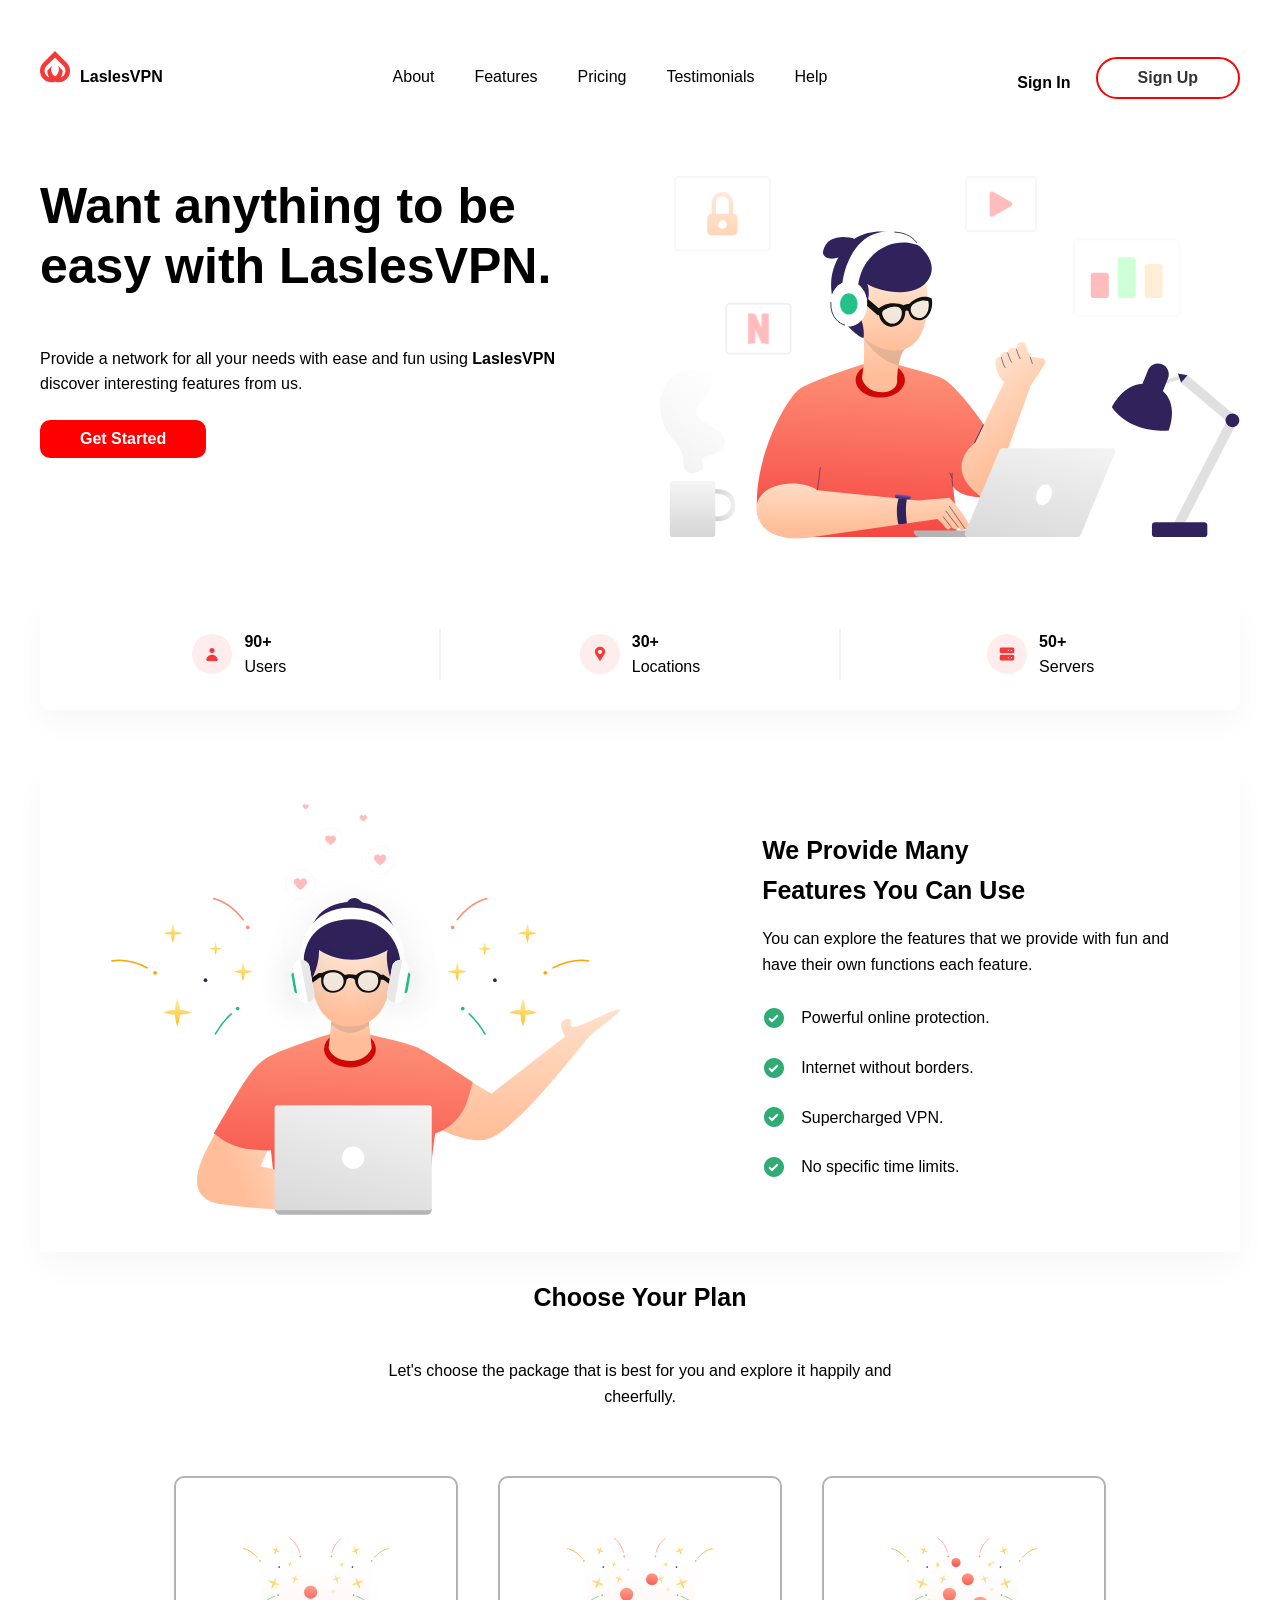
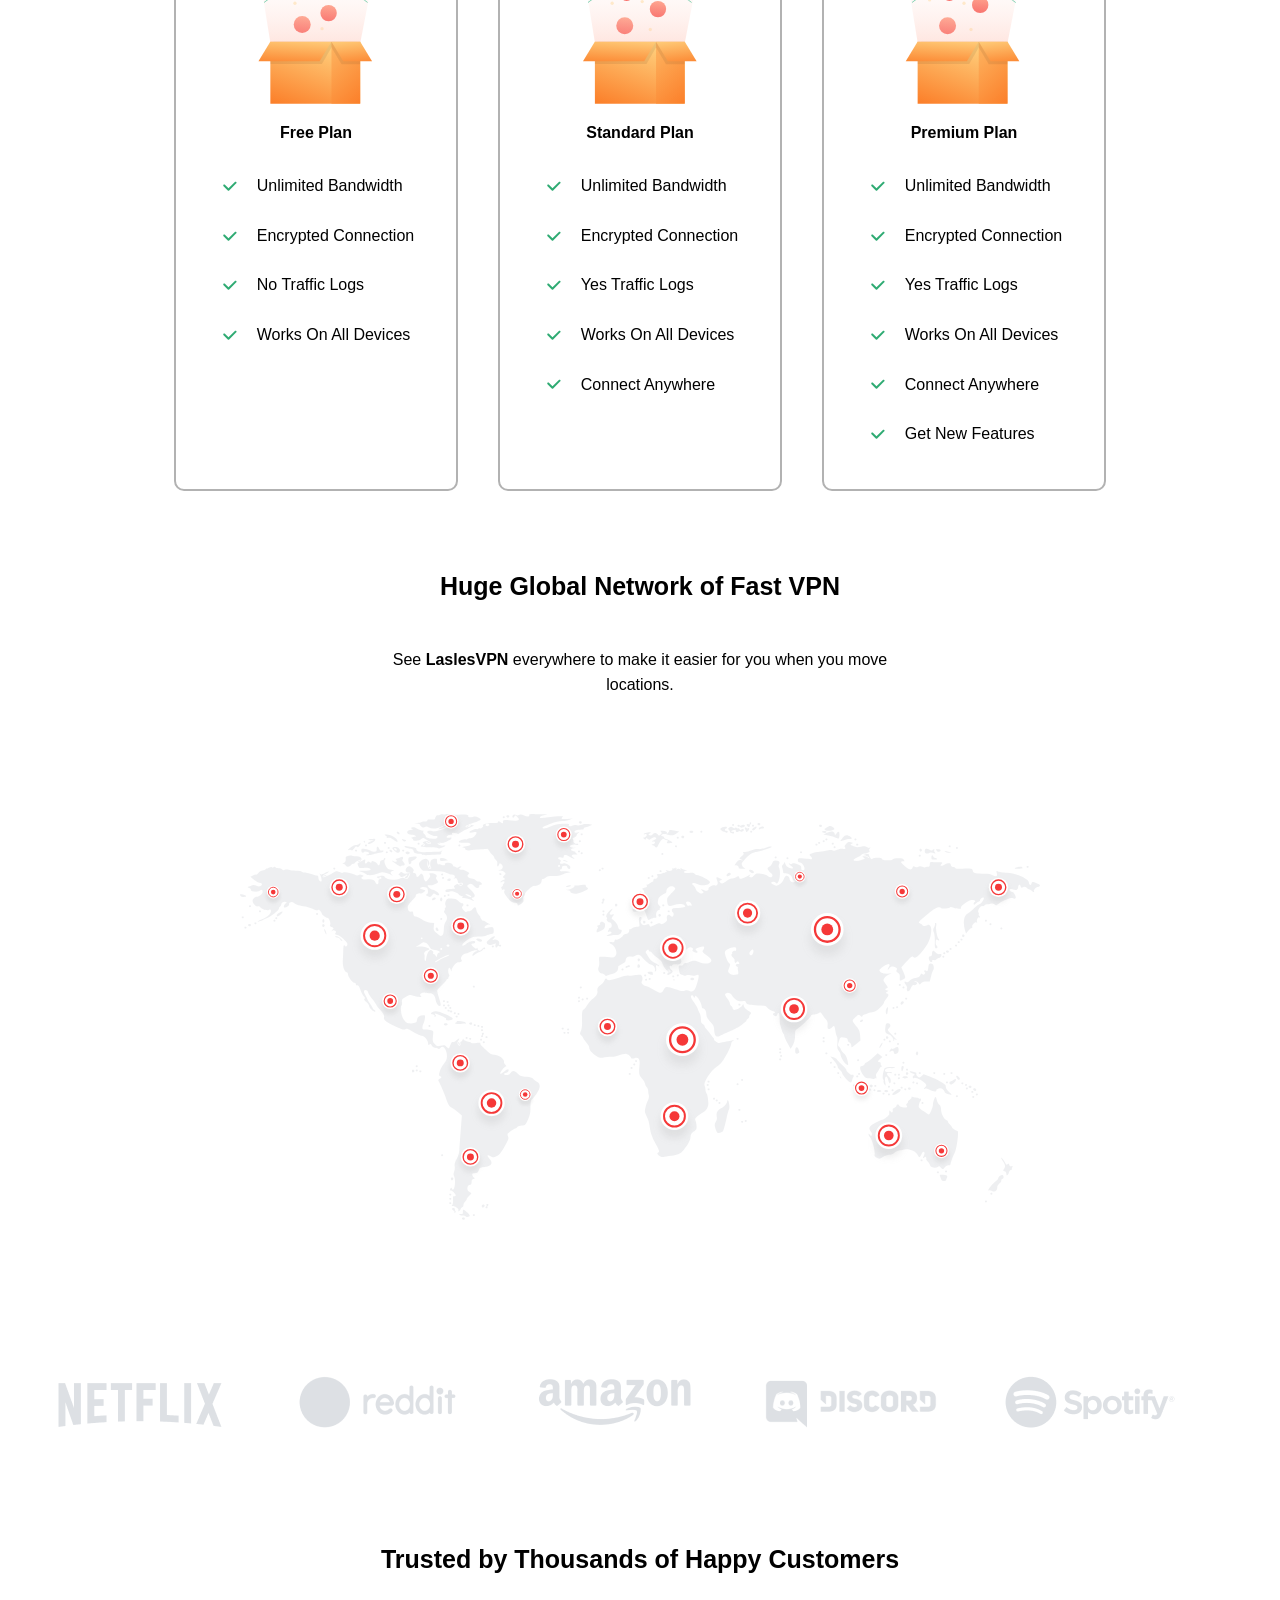
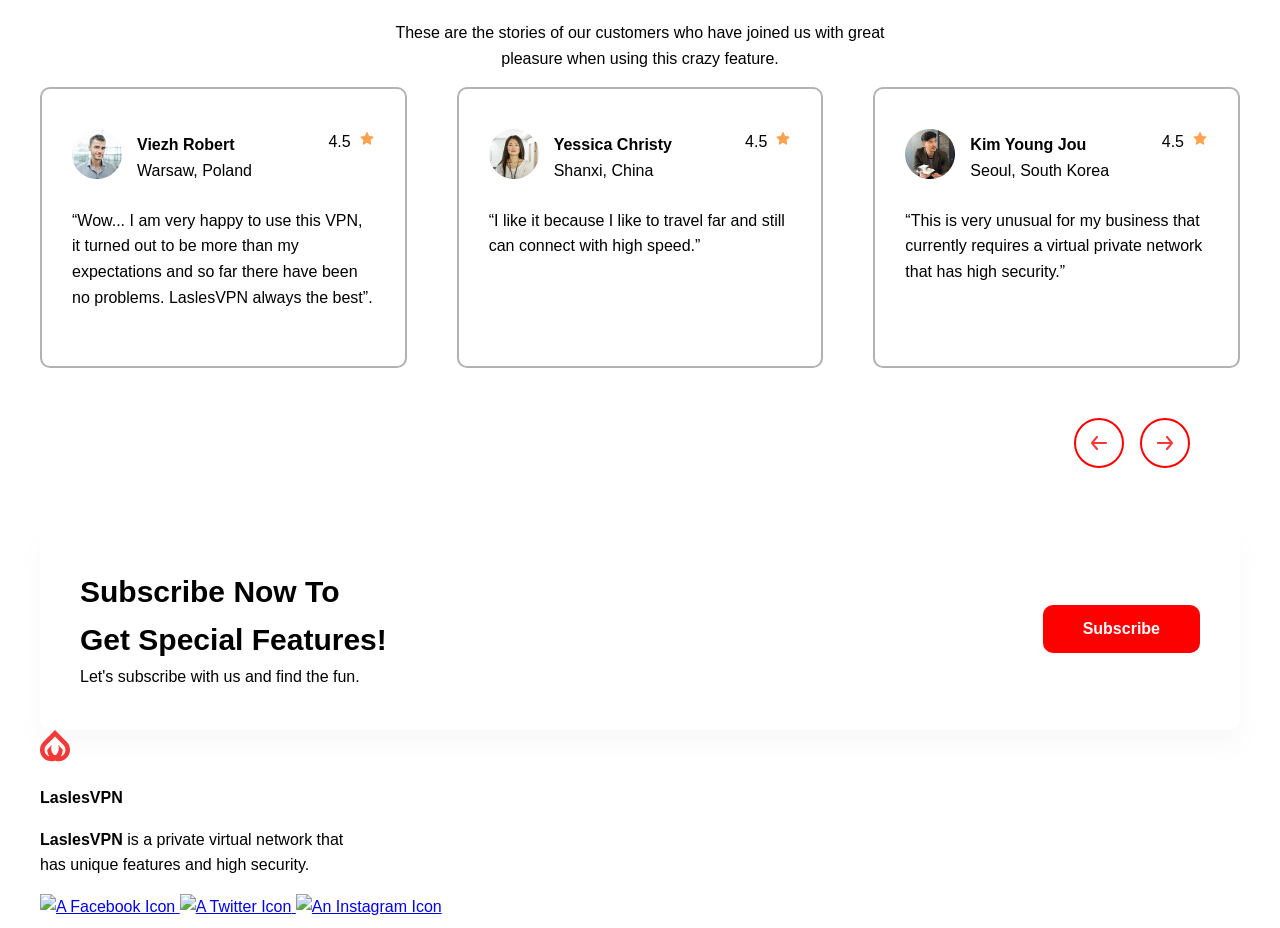
==== index.html @ cc601538 "fixed link styling issue with social media icons" ====
<!DOCTYPE html>
<html lang="en">
<head>
    <meta charset="UTF-8">
    <meta name="viewport" content="width=device-width, initial-scale=1.0">
    <link rel="stylesheet" href="./css/styles.css" />
    <title>Lasles VPN</title>
</head>
<body>
    <div class="everything">
        <header>
            <div class="topbar">
                <div class="toplogo">
                    <img src="./images/logo.svg" alt="The Lasles VPN Logo" width="30">
                    <p><strong>LaslesVPN</strong></p>
                </div>
                <div class="nav">
                    <nav>
                        <ul>
                            <li><a href="#">About</a></li>
                            <li><a href="#">Features</a></li>
                            <li><a href="#">Pricing</a></li>
                            <li><a href="#">Testimonials</a></li>
                            <li><a href="#">Help</a></li>
                        </ul>
                    </nav>
                </div>
                <div class="signinup">
                    <div class="signin">
                        <a href="#"><strong>Sign In</strong></a>
                    </div>
                    <div class="signup">
                        <button class="signbutton">Sign Up</button>
                    </div>
                </div>
            </div>
        </header>

        <div class="banner">
            <div class="bancontent">
                <div class="bigbantext">
                    <p>Want anything to be <br> easy with LaslesVPN.</p>
                </div>
                <div class="lilbantext">
                    Provide a network for all your needs with ease and fun using <strong>LaslesVPN</strong><br>discover interesting features from us.
                </div>
                <div class="banbutton">
                    <button class="getstarted">Get Started</button>
                </div>
            </div>

            <div class="banimage">
                <img src="./images/worker.svg" alt="Someone working at a laptop with headphones on, using the VPN" width="600">
            </div>
            
        </div>

                <div class="stats">
                        <div class="userstats">
                        <img src="./images/Icon_user.svg" alt="User Icon" class="icon-user">
                            <div class="usertext">
                                <span class="line-one"><strong>90+</strong></span>
                                <span class="line-two">Users</span>
                            </div>
                        </div>
                        
                        <div class="locstats">
                        <img src="./images/Icon_location.svg" alt="Location Icon" class="icon-loc">
                            <div class="loctext">
                                <span class="line-one"><strong>30+</strong></span>
                                <span class="line-two">Locations</span>
                            </div>
                        </div>

                        <div class="servstats">
                        <img src="./images/Icon_Server.svg" alt="Server Icon" class="icon-serv">
                            <div class="servtext">
                                <span class="line-one"><strong>50+</strong></span>
                                <span class="line-two">Servers</span>
                            </div>
                    </div>
                </div>
                <div class="features">
                    <div class="featimg">
                        <img src="./images/worker-confetti.svg" alt="Someone working at a laptop 
                        and gesturing with one hand while fireworks go off behind them">
                    </div>
                    <div class="feattext">
                        <div class="feathead">
                            We Provide Many<br>Features You Can Use
                        </div>
                        <div class="featdesc">
                            <p>
                                You can explore the features 
                                that we provide with fun and <br>have their own functions each feature.
                            </p>
                        </div>
                        <div class="featlist">
                            <ul>
                                <li>Powerful online protection.</li>
                                <li>Internet without borders.</li>
                                <li>Supercharged VPN.</li>
                                <li>No specific time limits.</li>
                            </ul>
                        </div>
                    </div>

                </div>
                
                <div class="plans">
                    <div class="choose">
                        <p>Choose Your Plan</p>
                    </div>
                    <div class="choosepack">
                        <p>
                            Let's choose the package that is best for you and 
                            explore it happily and <br>cheerfully.
                        </p>
                    </div>
                    <div class="planboxes">
                        <div class="freeplan">
                            <img src="./images/Illustration_Free.svg" alt="A box with confetti and 3 balls coming out of it">
                            <div class="fphead">
                                <p>
                                    Free Plan
                                </p>
                            </div>
                            <div class="freefeats">
                                <ul>
                                    <li>Unlimited Bandwidth</li>
                                    <li>Encrypted Connection</li>
                                    <li>No Traffic Logs</li>
                                    <li>Works On All Devices</li>
                                </ul>
                            </div>
                        </div>
                        <div class="stanplan">
                            <img src="./images/Illustration_Standard.svg" alt="A box with confetti and 4 balls coming out of it">
                            <div class="sphead">
                                <p>
                                    Standard Plan
                                </p>
                            </div>
                            <div class="stanfeats">
                                <ul>
                                    <li>Unlimited Bandwidth</li>
                                    <li>Encrypted Connection</li>
                                    <li>Yes Traffic Logs</li>
                                    <li>Works On All Devices</li>
                                    <li>Connect Anywhere</li>
                                </ul>
                            </div>
                        </div>
                        <div class="premplan">
                            <img src="./images/Illustration_Premium.svg" alt="A box with confetti and 5 balls coming out of it">
                            <div class="pphead">
                                <p>
                                    Premium Plan
                                </p>
                            </div>
                            <div class="premfeats">
                                <ul>
                                    <li>Unlimited Bandwidth</li>
                                    <li>Encrypted Connection</li>
                                    <li>Yes Traffic Logs</li>
                                    <li>Works On All Devices</li>
                                    <li>Connect Anywhere</li>
                                    <li>Get New Features</li>
                                </ul>
                            </div>
                        </div>
                    </div>
                </div>
                <div class="network">
                    <div class="globnet">
                        <p>Huge Global Network of Fast VPN</p>
                    </div>
                    <div class="seelasles">
                        <p>
                            See <strong>LaslesVPN</strong> everywhere
                             to make it easier for you when you move<br>locations.
                        </p>
                    </div>
                    <div class="networkimg">
                        <img src="./images/Huge_Global.svg" alt="A map of the world showing different server locations.">
                    </div>
                    <div class="sponsors">
                        <img src="./images/Sponsored.png">
                    </div>
                </div>
                <div class="reviews">
                    <div class="trust">
                        <p>Trusted by Thousands of Happy Customers</p>
                    </div>
                    <div class="stories">
                        <p>
                            These are the stories of our customers who have joined us with great <br>pleasure when using this crazy feature.
                        </p>
                    </div>
                    <div class="revboxes">
                        <div class="viezhrev">
                            <div class="viezhproname">
                                <div class="viezhprof">
                                <img src="./images/viezh.png" alt="A user profile image">
                                </div>
                                <div class="viezhname">
                                    <p>
                                        <strong>Viezh Robert</strong><br>
                                        Warsaw, Poland
                                    </p>
                                </div>
                            </div>
                            <div class="viezhstar">
                                <p>4.5</p>
                                <div class="star">
                                    <img src="./images/star.svg" alt="a star">
                                </div>
                            </div>
                            <div class="viezhtext">
                                    <p>
                                    “Wow... I am very happy to use this VPN, it turned 
                                    out to be more than my expectations and so far there have been no problems. LaslesVPN always the best”.
                                    </p>
                            </div>
                        </div>
                        <div class="yessrev">
                            <div class="yessproname">
                                <div class="yessprof">
                                <img src="./images/yessica.png" alt="A user profile image">
                                </div>
                                <div class="yessname">
                                    <p>
                                        <strong>Yessica Christy</strong><br>
                                        Shanxi, China
                                    </p>
                                </div>
                            </div>
                            <div class="yessstar">
                                <p>4.5</p>
                                <div class="star">
                                    <img src="./images/star.svg" alt="a star">
                                </div>
                            </div>
                            <div class="yesstext">
                                    <p>
                                    “I like it because I like to travel far and still can connect with high speed.”
                                    </p>
                            </div>
                        </div>
                        <div class="kimrev">
                            <div class="kimproname">
                                <div class="kimprof">
                                <img src="./images/kim.png" alt="A user profile image">
                                </div>
                                <div class="kimname">
                                    <p>
                                        <strong>Kim Young Jou</strong><br>
                                        Seoul, South Korea
                                    </p>
                                </div>
                            </div>
                            <div class="kimstar">
                                <p>4.5</p>
                                <div class="star">
                                    <img src="./images/star.svg" alt="a star">
                                </div>
                            </div>
                            <div class="kimtext">
                                    <p>
                                    “This is very unusual for my business that currently requires a virtual private network that has high security.”
                                    </p>
                            </div>
                        </div>
                    </div>
                    <div class="button-container">
                        <button class="circle-btn">
                        <img src="./images/left-arrow.svg">
                    </button>

    <!-- Right Arrow Button -->
    <button class="circle-btn">
      <img src="./images/rightarrow.svg">
    </button>
  </div>

                </div>
                <div class="subscribe">
                    <div class="submessage">
                        <div class="subbold">
                        <p>Subscribe Now To <br>Get Special Features!</p>
                        </div>
                        <div class="subtext">
                            <p>Let's subscribe with us and find the fun.</p>
                        </div>
                    </div>
                    <div class="subbutton">
                        <button class="subbutt">Subscribe</button>
                    </div>
                </div>
                <footer>
                    <div class="footbox">
                        <div class="footcontent">
                            <div class="footinfo">
                                <div class="btmlogo">
                                    <img src="./images/logo.svg" alt="The Lasles VPN Logo" width="30">
                                    <p><strong>LaslesVPN</strong></p>
                                </div>
                                <div class="footdesc">
                                    <p><strong>LaslesVPN</strong> is a private virtual network that <br>has unique features and high security.</p>
                                </div>
                                <div class="socmed">
                                    <a href="https://facebook.com">
                                        <img src="./images/Facebook.svg" alt="A Facebook Icon">
                                    </a>
                                    <a href="https://twitter.com">
                                        <img src="./images/Twitter.svg" alt="A Twitter Icon">
                                    </a>
                                    <a href="https://instagram.com">
                                        <img src="./images/Instagram.svg" alt="An Instagram Icon">
                                    </a>
                                </div>
                            </div>
                        </div>
                    </div>
                </footer>
            </div>



    </div>
</body>
</html>
---- css/styles.css ----
body {
    font-family: 'Rubik', sans-serif;
    line-height: 1.6;
}

.everything {
    width: 1200px;
    margin: 0 auto;
}



/******************************************************************************
Top Bar Styling
*******************************************************************************/

.toplogo {
    display:flex
}

.toplogo p {
    padding-left:10px;
    padding-top:20px;
}

.nav nav ul{
    list-style-type: none;
    display: flex;
    justify-content: center;
}

.nav nav ul li {
    padding: 20px;
}

.nav a {
    color: black;
    text-decoration: none;
}

.topbar {
    display: flex;
    align-items: center; 
    justify-content: space-between;
}

.nav {
    flex: 1; 
    margin-top: 20px;
}

.signinup a {
    color: black;
    text-decoration: none;
}

.signinup {
    display:flex;
    margin-left: auto;
}

.signin {
        padding-top:36px;
        padding-right: 25px;
}

.signbutton {
  background-color: #ffffff;
  color: #333333;
  border-radius: 100px;
  border: 2px solid #ff0000;
  padding: 10px 40px;
  font-size: 16px;
  font-weight: 600;
  font-family: sans-serif;
  cursor: pointer;
  outline: none;
  transition: all 0.3s ease;
}

.signbutton {
    margin-top:23px;
}

.signbutton:hover {
  background-color: #ff0000;
  color: #ffffff;
}




/*********************************************************************
BANNER STYLES
********************************************************************/

.banner {
  display: flex;
  align-items: flex-start;
  justify-content: space-between;
  margin-top: 50px;
}

.bancontent {
  flex: 1;
  padding-right: 40px;
}

.banimage {
  flex: 1;
  display: flex;
  justify-content: flex-end;
}

.banimage img {
  max-width: 100%;
  height: auto;
}


.bigbantext p {
  margin-top: 0;
  font-size: 50px;
  font-weight: bold;
  line-height: 1.2;
}

.getstarted {
  background-color: #ff0000;
  color: white;
  border-radius: 10px;
  border: none;
  padding: 10px 40px;
  font-size: 16px;
  font-weight: 600;
  font-family: sans-serif;
  cursor: pointer;
  outline: none;
  transition: all 0.3s ease;
  margin-top: 23px;
}

.getstarted:hover {
  background-color: #000000;
  color: #ffffff;
}

.userstats {
  display: flex;
  align-items: center;
  gap: 12px;
}

.icon-user {
  width: 40px;
  height: 40px;
}
.usertext {
  display: flex;
  flex-direction: column; 
  justify-content: center;
}


.locstats {
  display: flex;
  align-items: center;
  gap: 12px;
}

.icon-loc {
  width: 40px;
  height: 40px;
}
.loctext {
  display: flex;
  flex-direction: column; 
  justify-content: center;
}

.servstats {
  display: flex;
  align-items: center;
  gap: 12px;
}

.icon-serv {
  width: 40px;
  height: 40px;
}
.servtext {
  display: flex;
  flex-direction: column; 
  justify-content: center;
}




.stats {
  background-color: #ffffff;
  display: flex;
  justify-content: space-around;
  align-items: center;
  padding: 30px 0;
  margin-top: 60px;
  border-radius: 10px;
  box-shadow: 0px 15px 30px rgba(0, 0, 0, 0.03);
}

.userstats, .locstats, .servstats {
  display: flex;
  align-items: center;
  gap: 12px;
  flex: 1;
  justify-content: center;
}

.userstats, .locstats {
  border-right: 2px solid #eeeeeec7; 
}



/*************************************************************************
FEATURES STYLES
*************************************************************************/

.features {
  background-color: #ffffff;
  display: flex;
  justify-content: space-around;
  align-items: center;
  padding: 30px 0;
  margin-top: 60px;
  box-shadow: 0px 15px 30px rgba(0, 0, 0, 0.03);
}

.feathead {
    font-weight: bold;
    font-size:25px;
}

.featlist ul {
  list-style: none;
  padding: 0;
  margin: 0;
}

.featlist ul li {
  display: flex;
  align-items: center;
  gap: 15px;
  padding: 12px 0;
}

.featlist ul li::before {
  content: "";
  display: inline-block;
  width: 24px;
  height: 24px;
  background-image: url('../images/check-circle.svg');
  background-size: contain;
  background-repeat: no-repeat;
  background-position: center;
  flex-shrink: 0;
}



/********************************************************************
PLANS STYLES
********************************************************************/

.plans {
    display:flex;
    flex-direction:column;
    text-align: center;
}

.choose {
    font-size: 25px;
    font-weight:bold;
}

.planboxes {
  display: flex;
  justify-content: center;
  margin: 50px;
}

.freeplan {
    padding: 60px 40px 30px 40px; 
    background-colour: white;
    border: 2px solid #b2b2b2;
    border-radius: 10px;;
    display:flex;
    flex-direction: column;
    align-items: center;
    width: 200px;
}

.fphead {
    font-weight: bold;
}

.freefeats ul {
  list-style: none;
  padding: 0;
  margin: 0;
}

.freefeats ul li {
  display: flex;
  align-items: center;
  gap: 15px;
  padding: 12px 0;
}

.freefeats ul li::before {
  content: "";
  display: inline-block;
  width: 24px;
  height: 24px;
  background-image: url('../images/greencheck.svg');
  flex-shrink: 0;
}

.stanplan {
    padding: 60px 40px 30px 40px; 
    background-colour: white;
    border: 2px solid #b2b2b2;
    border-radius: 10px;;
    display:flex;
    flex-direction: column;
    align-items: center;
    width: 200px;
    margin: 0px 40px 0px 40px;
}

.sphead {
    font-weight: bold;
}

.stanfeats ul {
  list-style: none;
  padding: 0;
  margin: 0;
}

.stanfeats ul li {
  display: flex;
  align-items: center;
  gap: 15px;
  padding: 12px 0;
}

.stanfeats ul li::before {
  content: "";
  display: inline-block;
  width: 24px;
  height: 24px;
  background-image: url('../images/greencheck.svg');
  flex-shrink: 0;
}

.premplan {
    padding: 60px 40px 30px 40px; 
    background-colour: white;
    border: 2px solid #b2b2b2;
    border-radius: 10px;;
    display:flex;
    flex-direction: column;
    align-items: center;
    width: 200px;
}

.pphead {
    font-weight: bold;
}

.premfeats ul {
  list-style: none;
  padding: 0;
  margin: 0;
}

.premfeats ul li {
  display: flex;
  align-items: center;
  gap: 15px;
  padding: 12px 0;
}

.premfeats ul li::before {
  content: "";
  display: inline-block;
  width: 24px;
  height: 24px;
  background-image: url('../images/greencheck.svg');
  flex-shrink: 0;
}



/********************************************************************
NETWORK STYLES
******************************************************************/



.network {
    display:flex;
    flex-direction:column;
    text-align: center;
}

.globnet {
    font-size: 25px;
    font-weight:bold;
}

.networkimg img {
  width: 800px;
  padding:100px 0px 70px 0px;
}

.sponsors {
  width: 850px;
}




/********************************************************************
REVIEW STYLES
*********************************************************************/


.reviews {
    display:flex;
    flex-direction:column;
    text-align: center;
}

.trust {
    font-size: 25px;
    font-weight:bold;
}

.revboxes {
  display: flex;
}

.viezhrev {
  padding: 40px 30px; 
  background-color: white; /* Fixed typo 'background-colour' */
  border: 2px solid #b2b2b2;
  border-radius: 10px;
  display: flex;
  flex-direction: column;
  align-items: flex-start;
  width: 350px;
  position:relative;
}

.viezhrev:hover {
  border-color:red;
}

.viezhproname {
  display: flex;
  justify-content: flex-start;
  align-items: center;
  gap: 15px;
  text-align: left;
}

.viezhname p {
  margin: 0;
}

.viezhstar {
  position: absolute;
  top: 40px;
  right: 30px;
  display: flex;
  align-items: center;
  gap: 8px;
}


.viezhstar p {
  margin: 0;
}

.viezhtext {
    text-align: left;
    width: 100%;
    margin-top: 5px;
}


.yessrev {
  padding: 40px 30px; 
  background-color: white; /* Fixed typo 'background-colour' */
  border: 2px solid #b2b2b2;
  border-radius: 10px;
  display: flex;
  flex-direction: column;
  align-items: flex-start;
  width: 350px;
  position:relative;
  margin: 0px 50px 0px 50px;
}

.yessrev:hover {
  border-color:red;
}

.yessproname {
  display: flex;
  justify-content: flex-start;
  align-items: center;
  gap: 15px;
  text-align: left;
}

.yessname p {
  margin: 0;
}

.yessstar {
  position: absolute;
  top: 40px;
  right: 30px;
  display: flex;
  align-items: center;
  gap: 8px;
}


.yessstar p {
  margin: 0;
}

.yesstext {
    text-align: left;
    width: 100%;
    margin-top: 5px;
}


.kimrev {
  padding: 40px 30px; 
  background-color: white; /* Fixed typo 'background-colour' */
  border: 2px solid #b2b2b2;
  border-radius: 10px;
  display: flex;
  flex-direction: column;
  align-items: flex-start;
  width: 350px;
  position:relative;
}

.kimrev:hover {
  border-color:red;
}

.kimproname {
  display: flex;
  justify-content: flex-start;
  align-items: center;
  gap: 15px;
  text-align: left;
}

.kimname p {
  margin: 0;
}

.kimstar {
  position: absolute;
  top: 40px;
  right: 30px;
  display: flex;
  align-items: center;
  gap: 8px;
}


.kimstar p {
  margin: 0;
}

.kimtext {
    text-align: left;
    width: 100%;
    margin-top: 5px;
}


    .button-container {
      display: flex;
      gap: 16px;
      justify-content: right;
      align-items: center;
      margin: 50px 50px 0 0;
    }

    .circle-btn {
      width: 50px;
      height: 50px;
      border-radius: 50%;
      background-color: #ffffff;
      border: 2px solid #ff0000;
      cursor: pointer;
      display: flex;
      align-items: center;
      justify-content: center;
      padding: 0;
      transition: background-color 0.3s ease, border-color 0.3s ease;
    }

    .circle-btn img {
      width: 24px;
      height: 24px;
      transition: fill 0.3s ease;
    }

    .circle-btn:hover {
      background-color: #ff0000;
    }
.circle-btn:hover img {
  filter: brightness(0) invert(1);
}

.subscribe {
  display: flex;
  justify-content: space-between;
  align-items: center;
  padding: 40px;
  background-color: #ffffff;
  border-radius: 10px;
  box-shadow: 0px 15px 30px rgba(0, 0, 0, 0.03);
  margin-top: 60px;
}


.submessage {
  text-align: left;
}

.subbold {
  font-size: 30px;
  font-weight:bold;
}

.subbold p, .subtext p {
  margin: 0;
}

.subbutt {
  background-color: #ff0000;
  color: white;
  border-radius: 10px;
  border: none;
  padding: 15px 40px;
  font-size: 16px;
  font-weight: 600;
  font-family: sans-serif;
  cursor: pointer;
  outline: none;
  transition: all 0.3s ease;
  margin-top: 0;
}

.subbutt:hover {
  background-color: #000000;
  color: #ffffff;
}
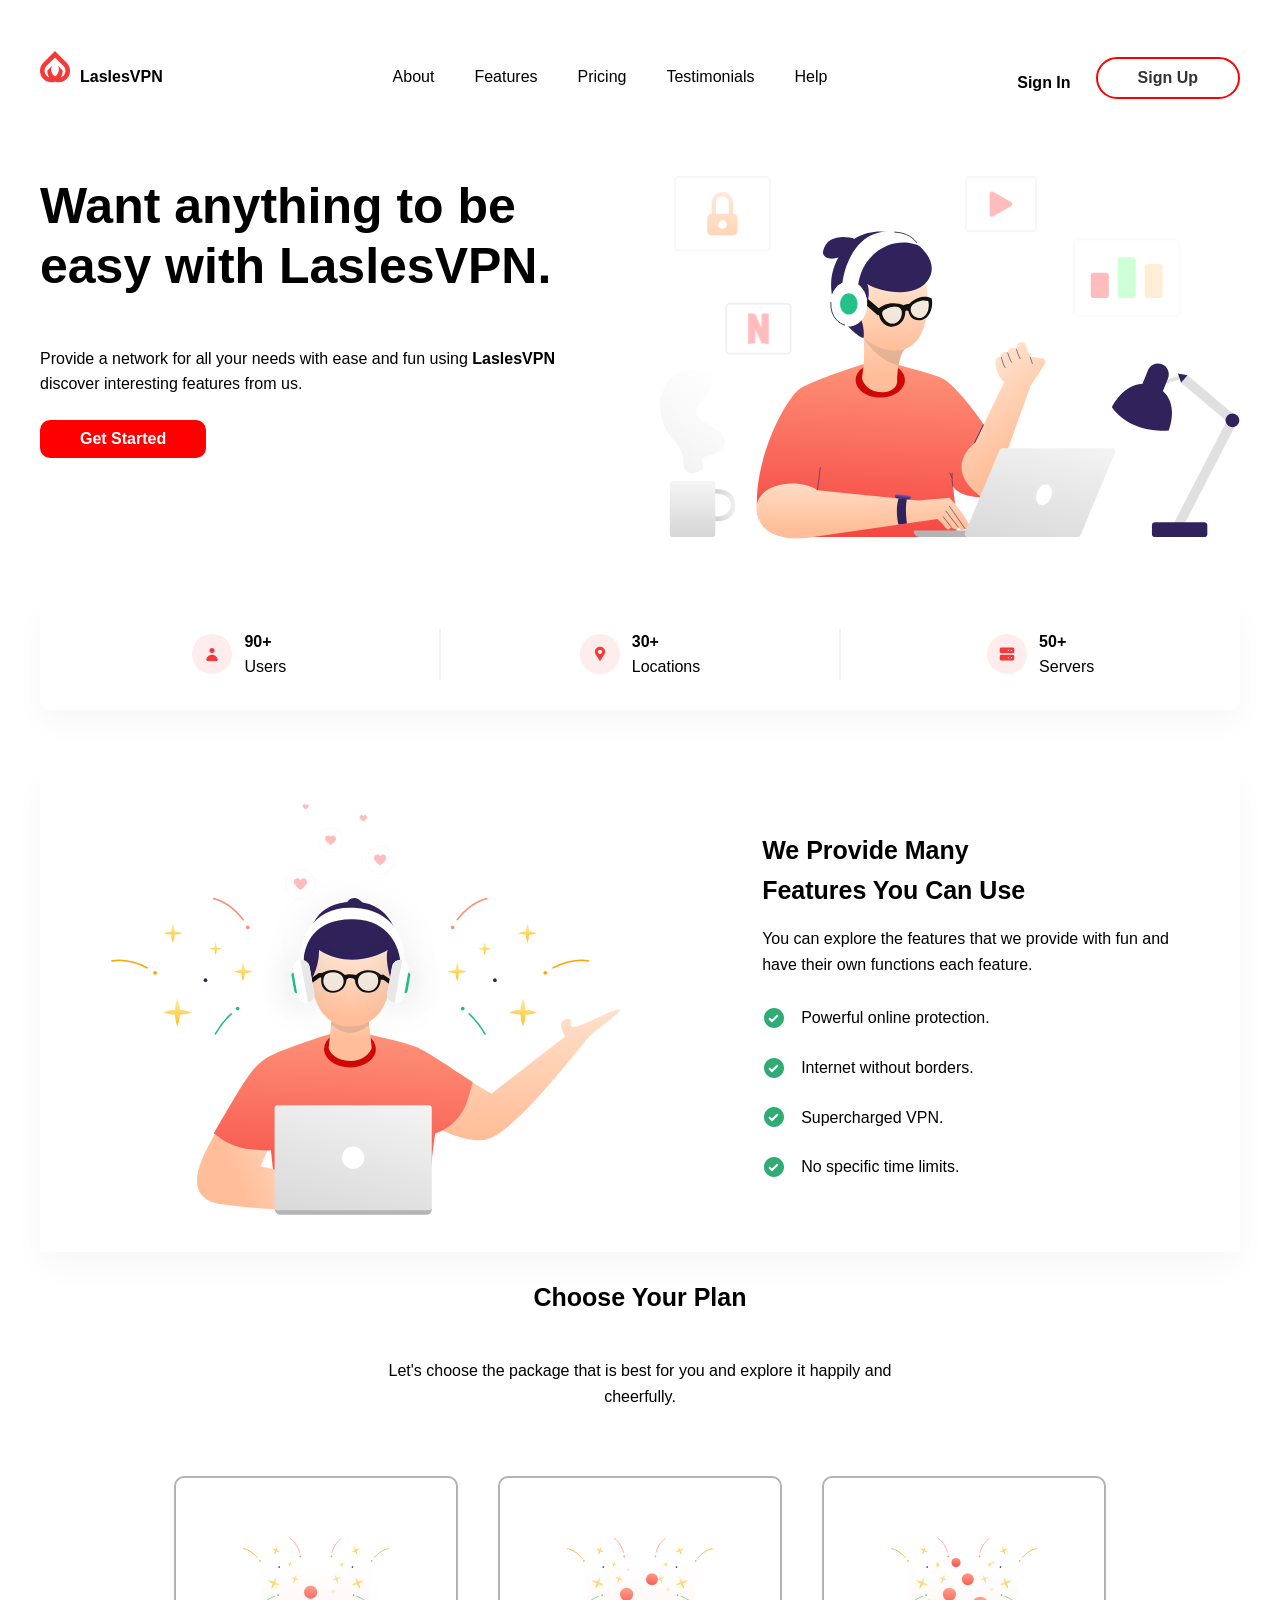
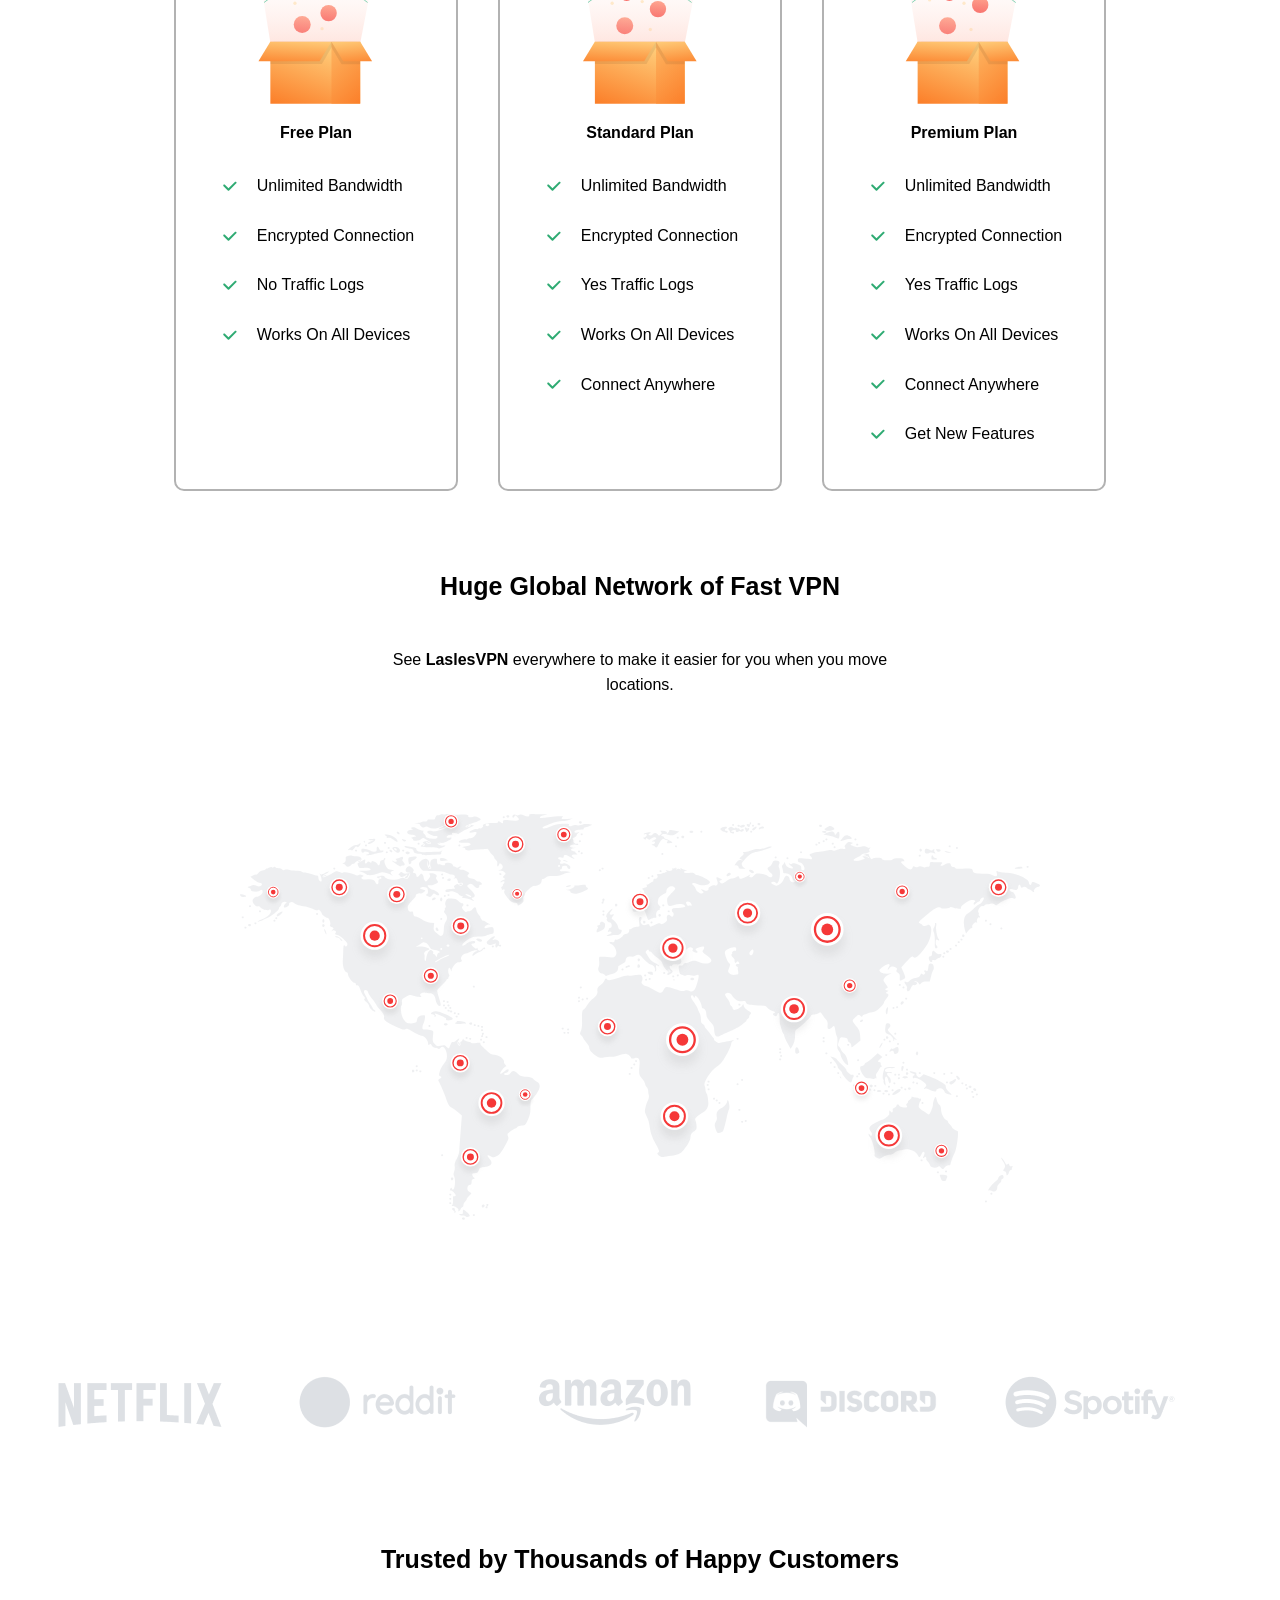
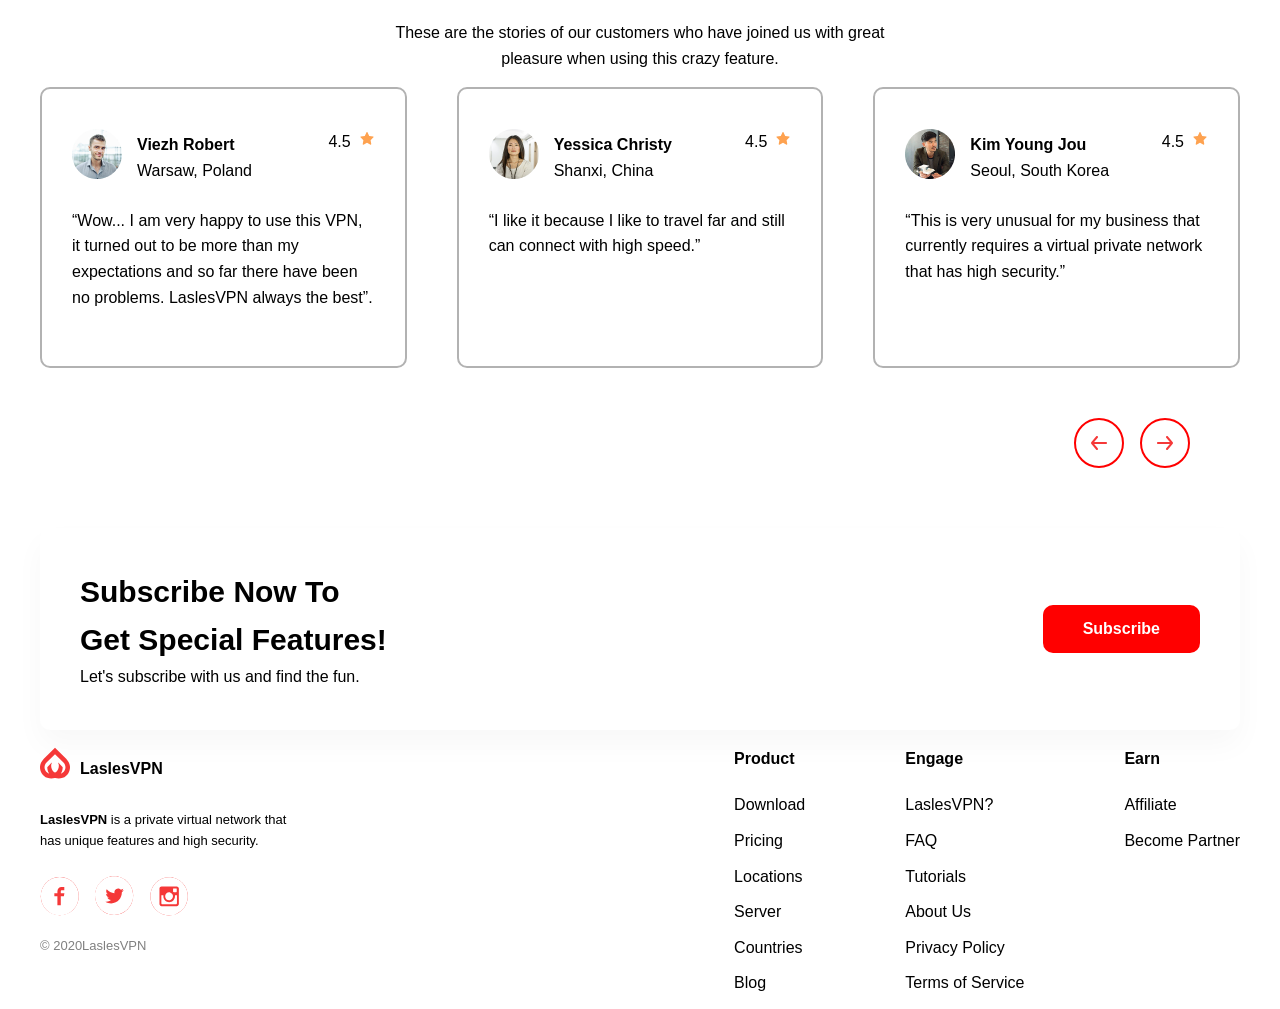
==== commit a71bcda8: "completed html and css for homepage" ====
--- a/index.html
+++ b/index.html
@@ -319,6 +319,40 @@
                                         <img src="./images/Instagram.svg" alt="An Instagram Icon">
                                     </a>
                                 </div>
+                                <div class="copyright">
+                                    <p>&copy; 2020LaslesVPN</p>
+                                </div>
+                            </div>
+                        </div>
+                        <div class="footlinks">
+                            <div class="prodrow">
+                                <p><strong>Product</strong></p>
+                                <ul>
+                                    <li><a href="#">Download</a></li>
+                                    <li><a href="#">Pricing</a></li>
+                                    <li><a href="#">Locations</a></li>
+                                    <li><a href="#">Server</a></li>
+                                    <li><a href="#">Countries</a></li>
+                                    <li><a href="#">Blog</a></li>
+                                </ul>
+                            </div>
+                            <div class="engrow">
+                                <p><strong>Engage</strong></p>
+                                <ul>
+                                    <li><a href="#">LaslesVPN?</a></li>
+                                    <li><a href="#">FAQ</a></li>
+                                    <li><a href="#">Tutorials</a></li>
+                                    <li><a href="#">About Us</a></li>
+                                    <li><a href="#">Privacy Policy</a></li>
+                                    <li><a href="#">Terms of Service</a></li>
+                                </ul>
+                            </div>
+                            <div class="earnrow">
+                                <p><strong>Earn</strong></p>
+                                <ul>
+                                    <li><a href="#">Affiliate</a></li>
+                                    <li><a href="#">Become Partner</a></li>
+                                </ul>
                             </div>
                         </div>
                     </div>
--- a/css/styles.css
+++ b/css/styles.css
@@ -679,3 +679,94 @@
   background-color: #000000;
   color: #ffffff;
 }
+
+
+/***********************************************************************************************************
+FOOTER STYLES
+***********************************************************************************************************/
+
+.btmlogo {
+    display:flex
+}
+
+.btmlogo p {
+    padding-left:10px;
+    padding-top:10px;
+}
+
+.btmlogotext {
+  padding-left:10px;
+}
+
+.footbox {
+  display: flex;
+}
+
+.footdesc {
+  font-size: 13px;
+}
+
+.socmed img {
+  width:40px;
+  padding:10px 10px 0px 0;
+}
+
+.socmed a {
+    text-decoration: none;
+}
+
+.copyright p {
+  font-size: 13px;
+  color: grey;
+}
+
+.footlinks {
+  margin-left:auto;
+  display: flex;
+}
+
+.prodrow ul li {
+  list-style-type: none;
+  padding: 5px 0px 5px 0px;
+}
+.prodrow ul li a {
+  text-decoration:none;
+  color:black;
+}
+
+.prodrow ul {
+  padding:0;
+  margin:0;
+}
+
+.engrow {
+  margin: 0px 100px 0px 100px;
+}
+
+.engrow ul li {
+  list-style-type: none;
+  padding: 5px 0px 5px 0px;
+}
+.engrow ul li a {
+  text-decoration:none;
+  color:black;
+}
+
+.engrow ul {
+  padding:0;
+  margin:0;
+}
+
+.earnrow ul li {
+  list-style-type: none;
+  padding: 5px 0px 5px 0px;
+}
+.earnrow ul li a {
+  text-decoration:none;
+  color:black;
+}
+
+.earnrow ul {
+  padding:0;
+  margin:0;
+}
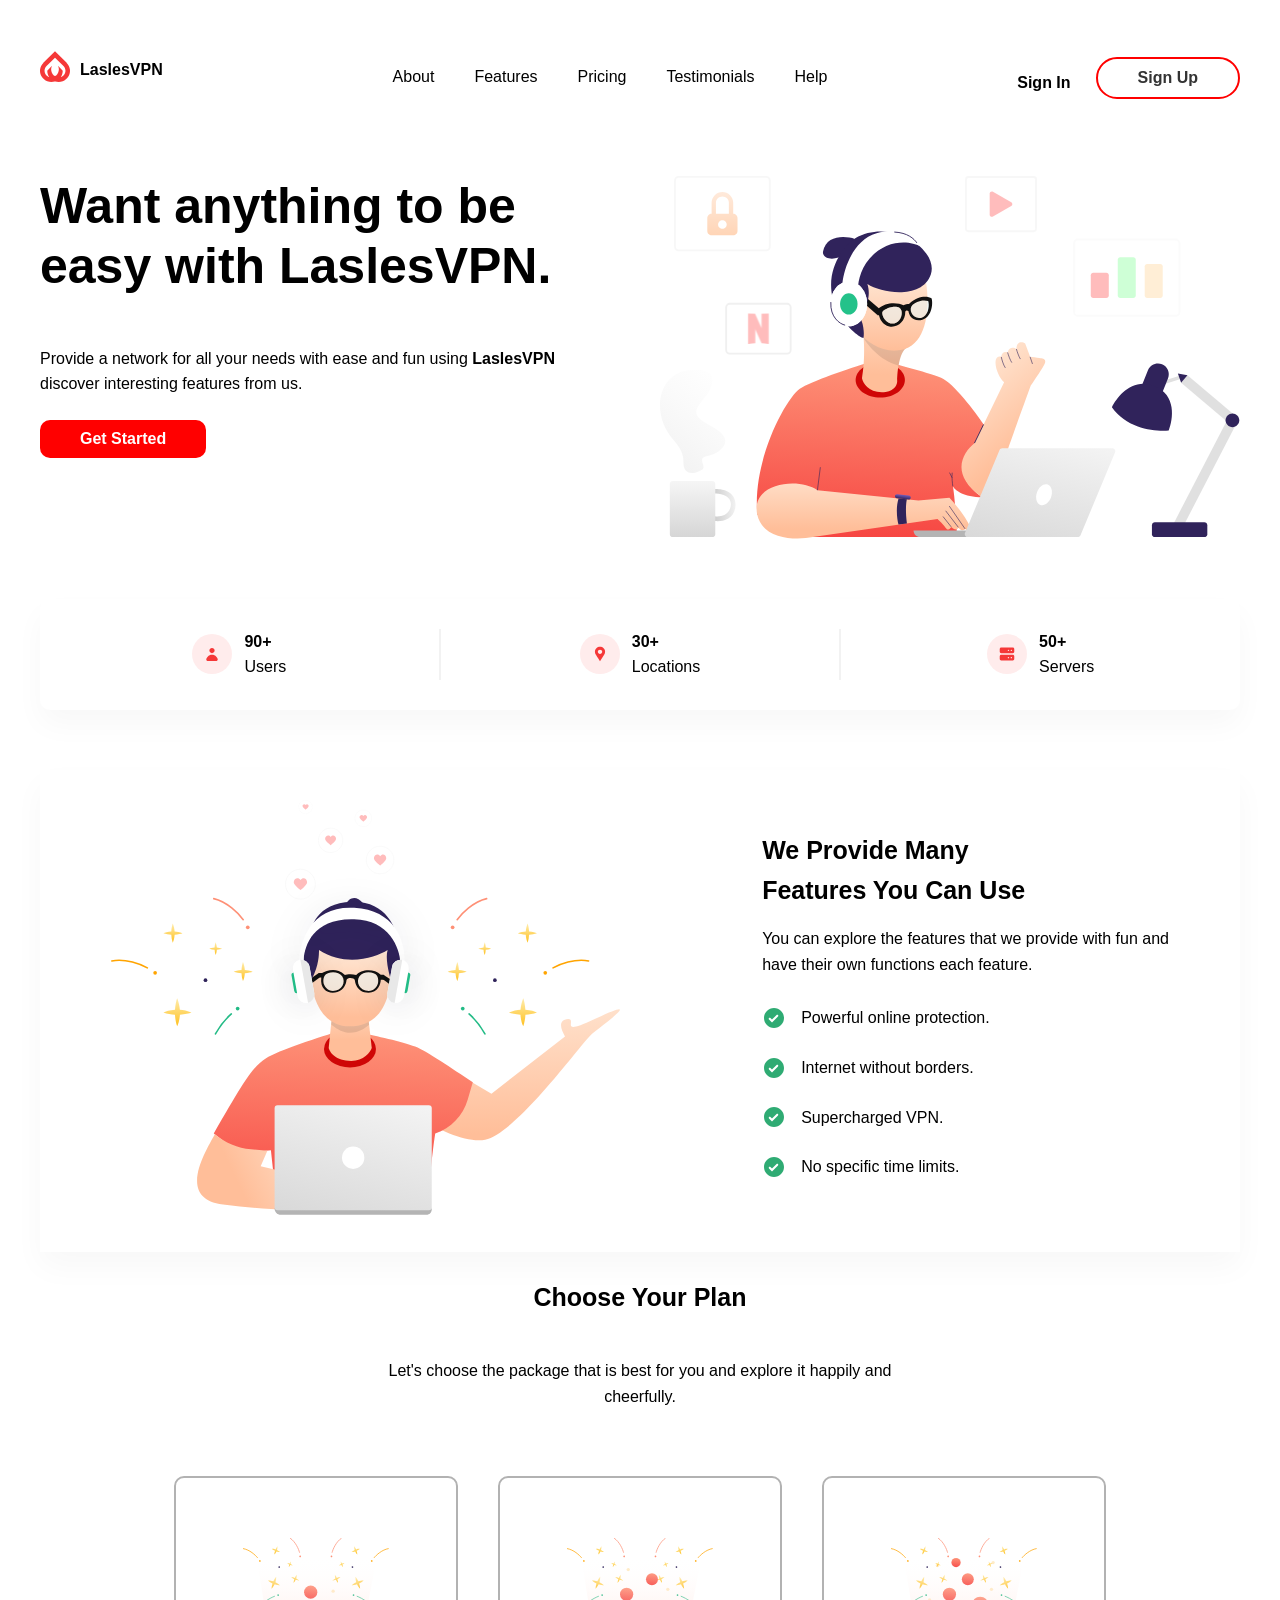
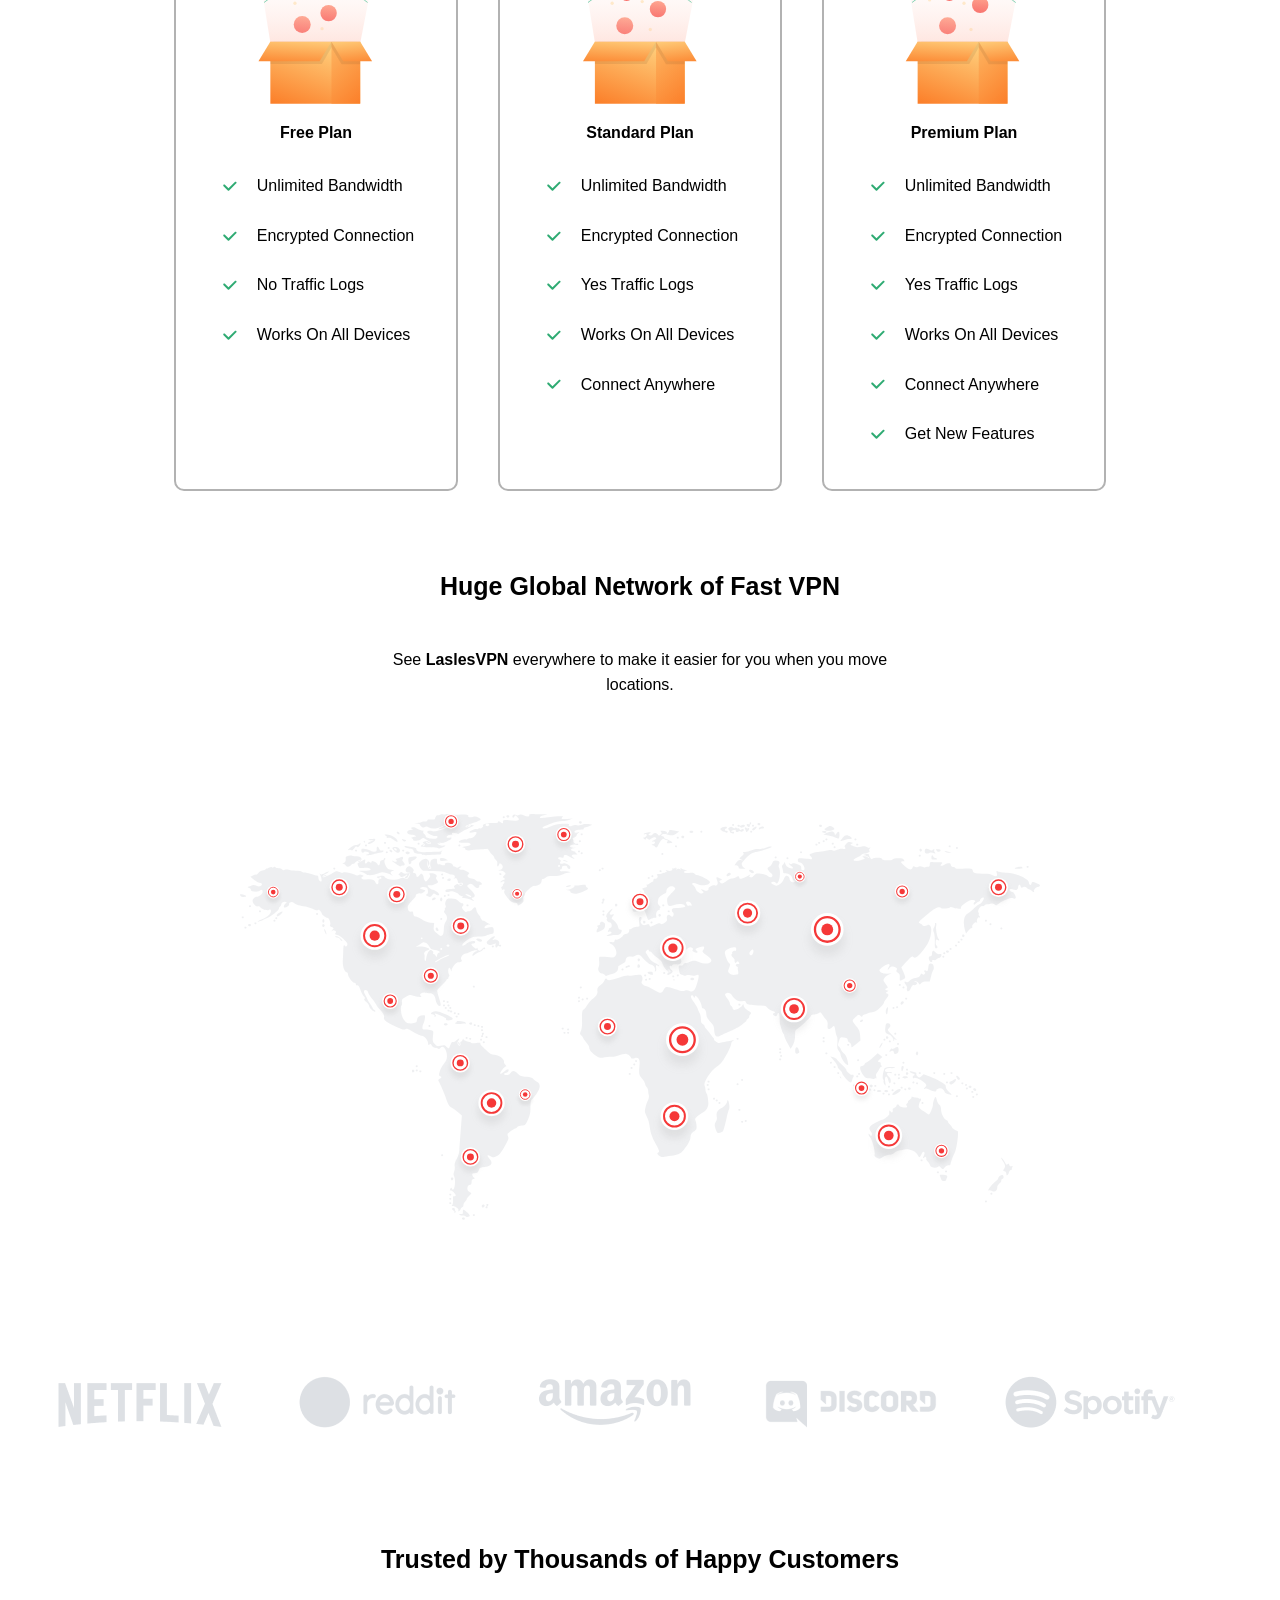
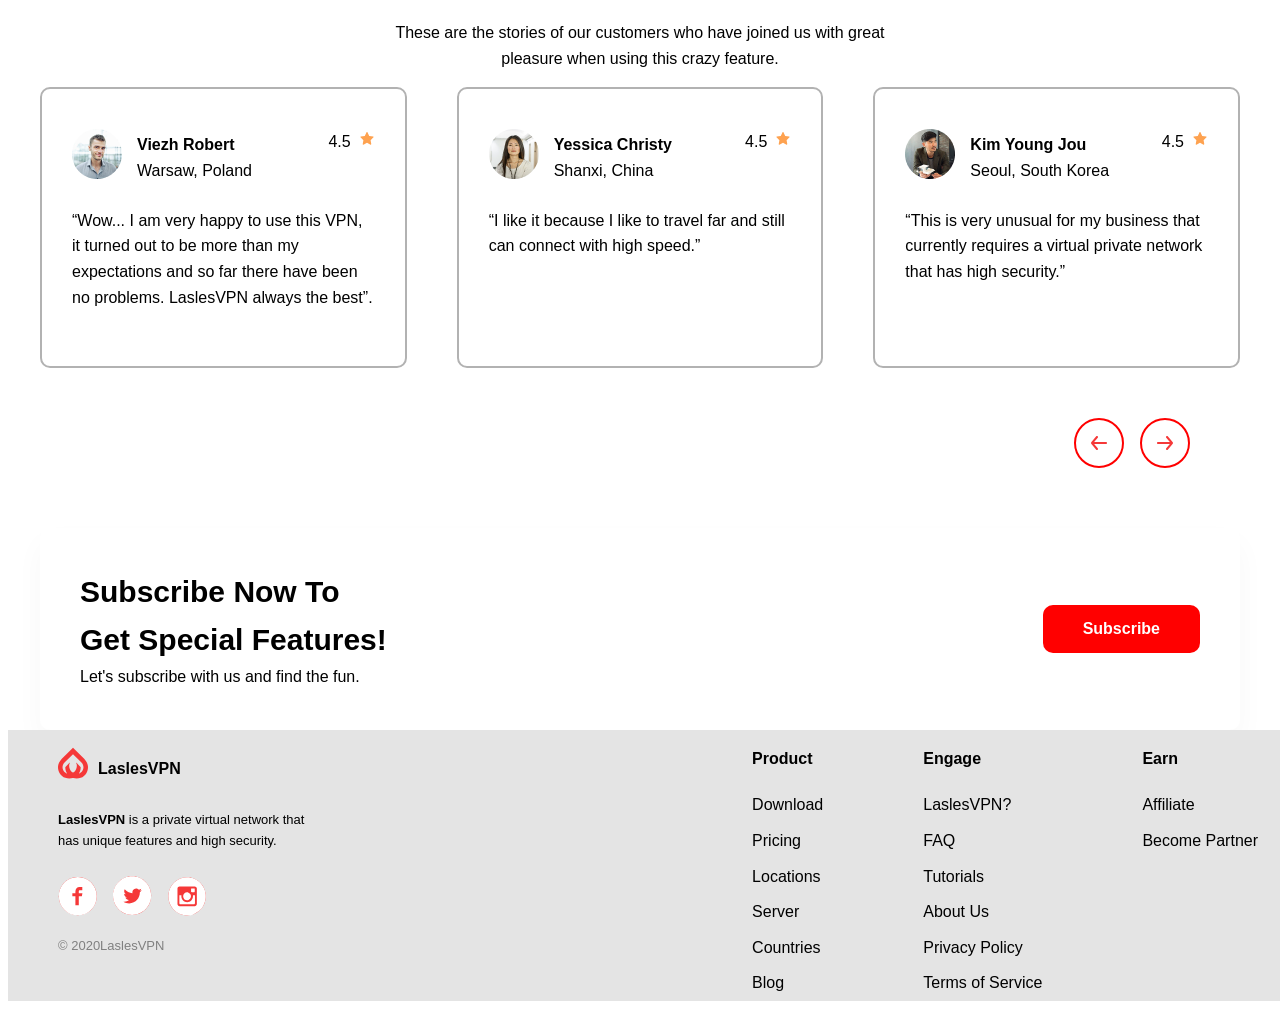
==== commit 079025d2: "built and styled features page" ====
--- a/index.html
+++ b/index.html
@@ -12,13 +12,13 @@
             <div class="topbar">
                 <div class="toplogo">
                     <img src="./images/logo.svg" alt="The Lasles VPN Logo" width="30">
-                    <p><strong>LaslesVPN</strong></p>
+                    <a href="index.html"><strong>LaslesVPN</strong></a>
                 </div>
                 <div class="nav">
                     <nav>
                         <ul>
                             <li><a href="#">About</a></li>
-                            <li><a href="#">Features</a></li>
+                            <li><a href="features.html">Features</a></li>
                             <li><a href="#">Pricing</a></li>
                             <li><a href="#">Testimonials</a></li>
                             <li><a href="#">Help</a></li>
@@ -297,7 +297,9 @@
                         <button class="subbutt">Subscribe</button>
                     </div>
                 </div>
-                <footer>
+                
+            </div>
+            <footer>
                     <div class="footbox">
                         <div class="footcontent">
                             <div class="footinfo">
@@ -357,8 +359,6 @@
                         </div>
                     </div>
                 </footer>
-            </div>
-
 
 
     </div>
--- a/css/styles.css
+++ b/css/styles.css
@@ -18,9 +18,12 @@
     display:flex
 }
 
-.toplogo p {
+.toplogo a {
     padding-left:10px;
     padding-top:20px;
+    padding-bottom:15px;
+    text-decoration: none;
+    color:black;
 }
 
 .nav nav ul{
@@ -684,7 +687,15 @@
 /***********************************************************************************************************
 FOOTER STYLES
 ***********************************************************************************************************/
-
+footer {
+  width: 1300px;
+  background-color: #e4e4e4;
+  margin: auto;
+}
+.footbox {
+  width: 1200px;
+  margin: auto;
+}
 .btmlogo {
     display:flex
 }
@@ -769,4 +780,32 @@
 .earnrow ul {
   padding:0;
   margin:0;
-}+}
+
+
+
+
+
+
+
+
+
+/*****************************************************************************
+FEATURES  STYLES
+*****************************************************************************/
+.secured {
+  display: flex;
+  box-shadow: 0px 15px 30px rgba(0, 0, 0, 0.03);
+  border-radius: 20px;
+}
+.secured img {
+  max-width: 800px;
+  border-radius: 20px;
+}
+
+.secured p {
+  font-weight: bold;
+  font-size:25px;
+  margin: auto 0px auto 100px;
+}
+
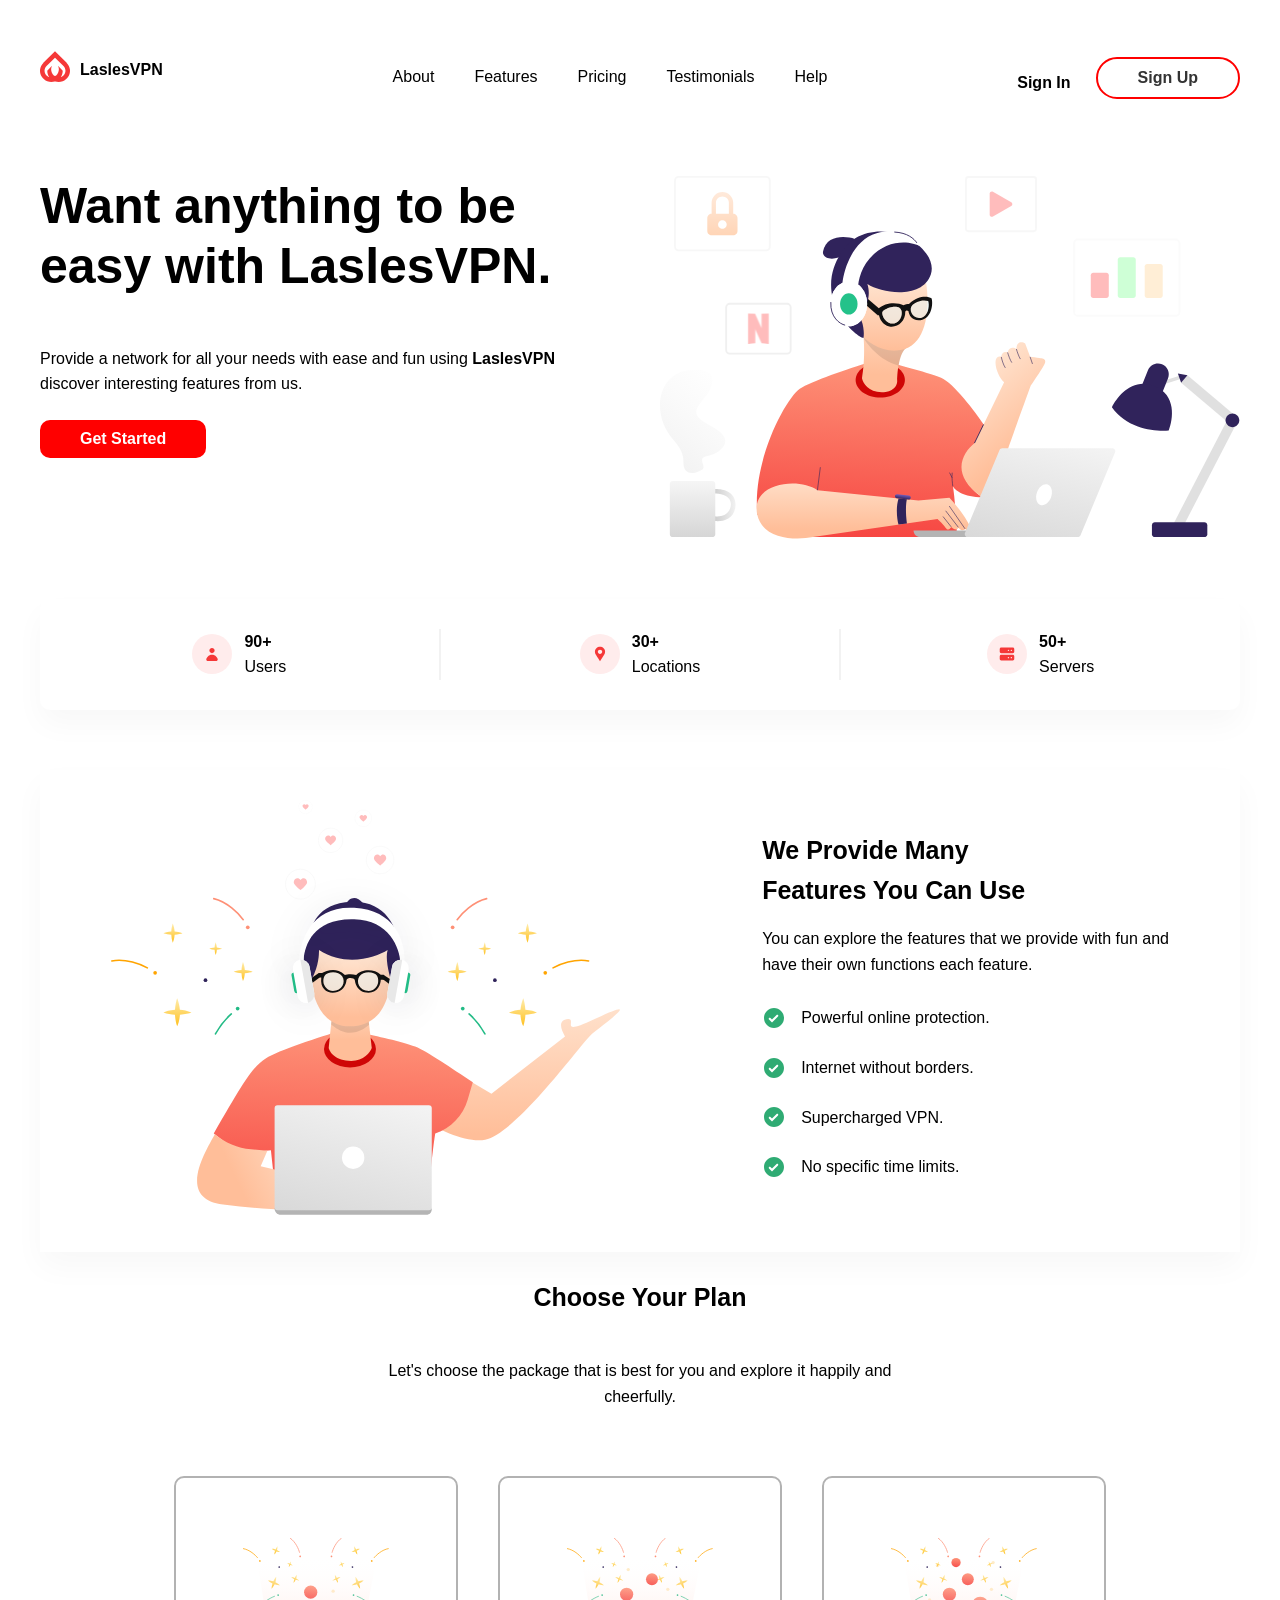
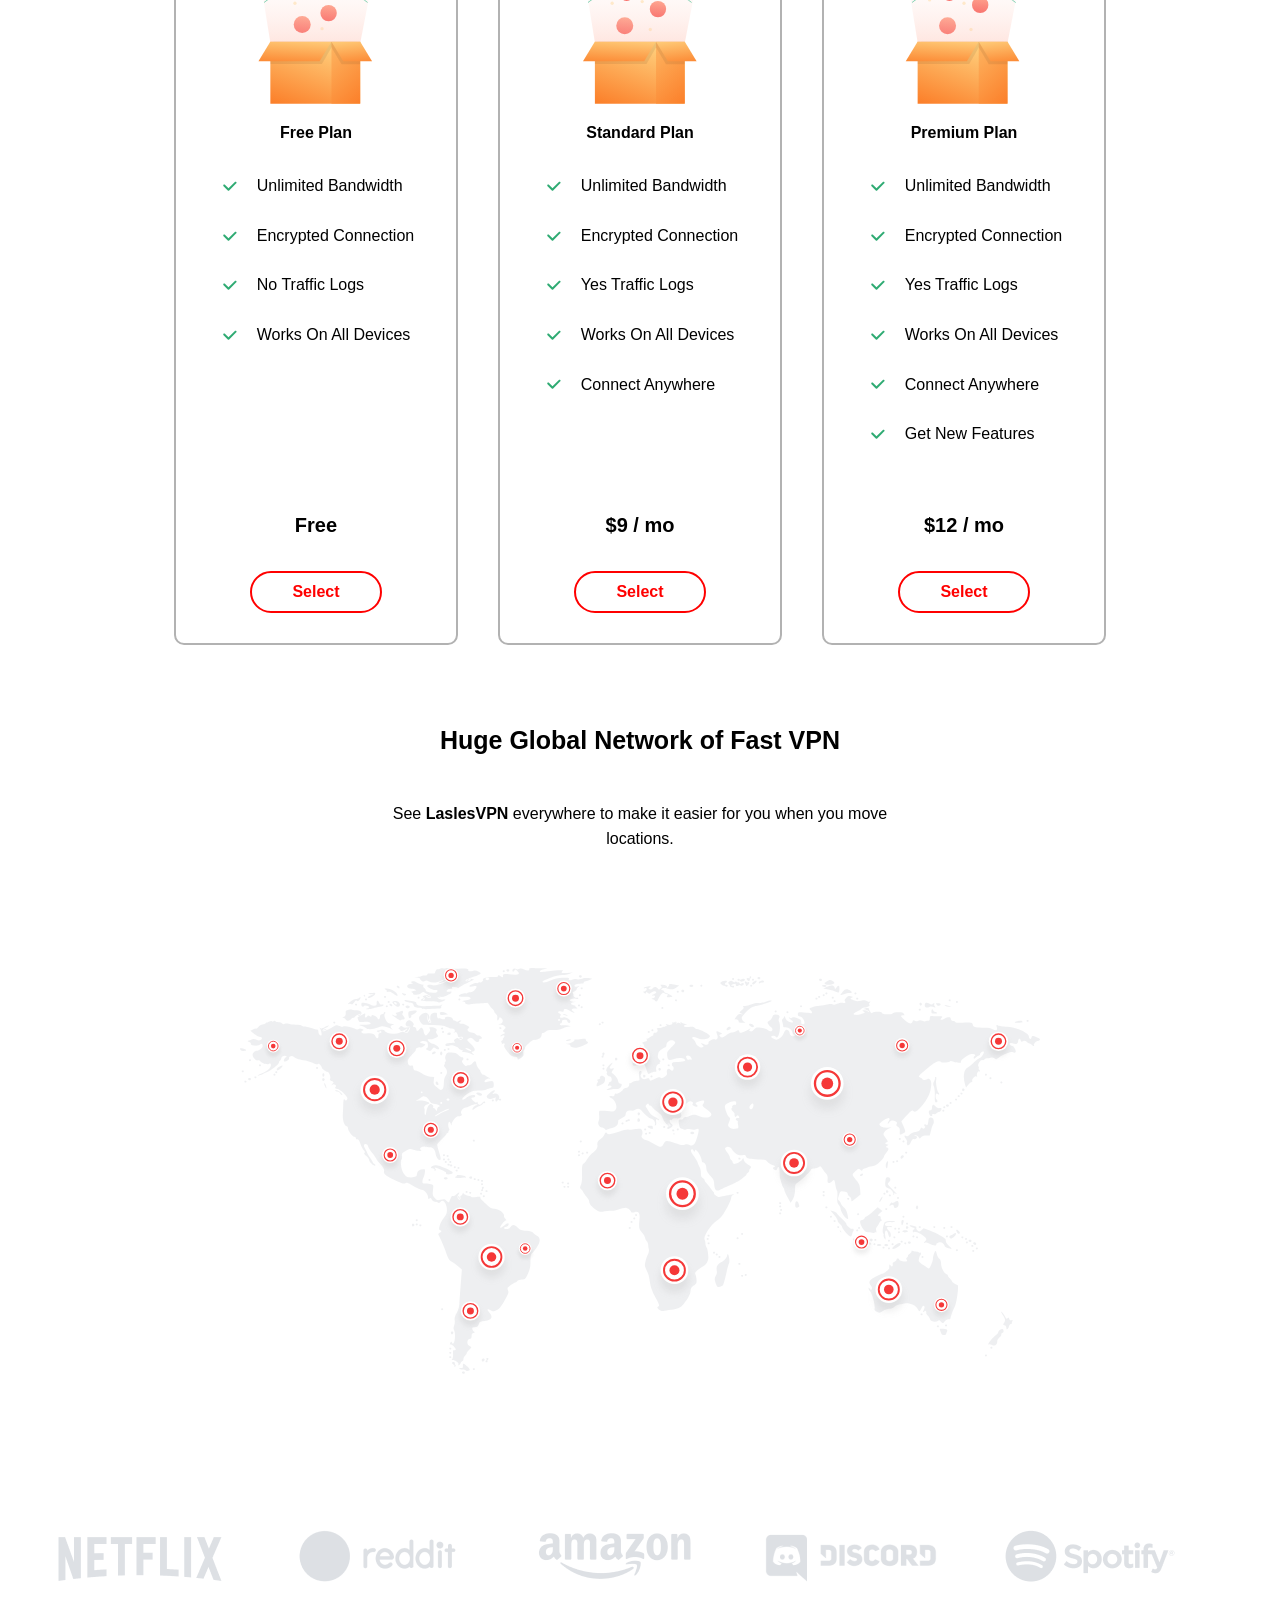
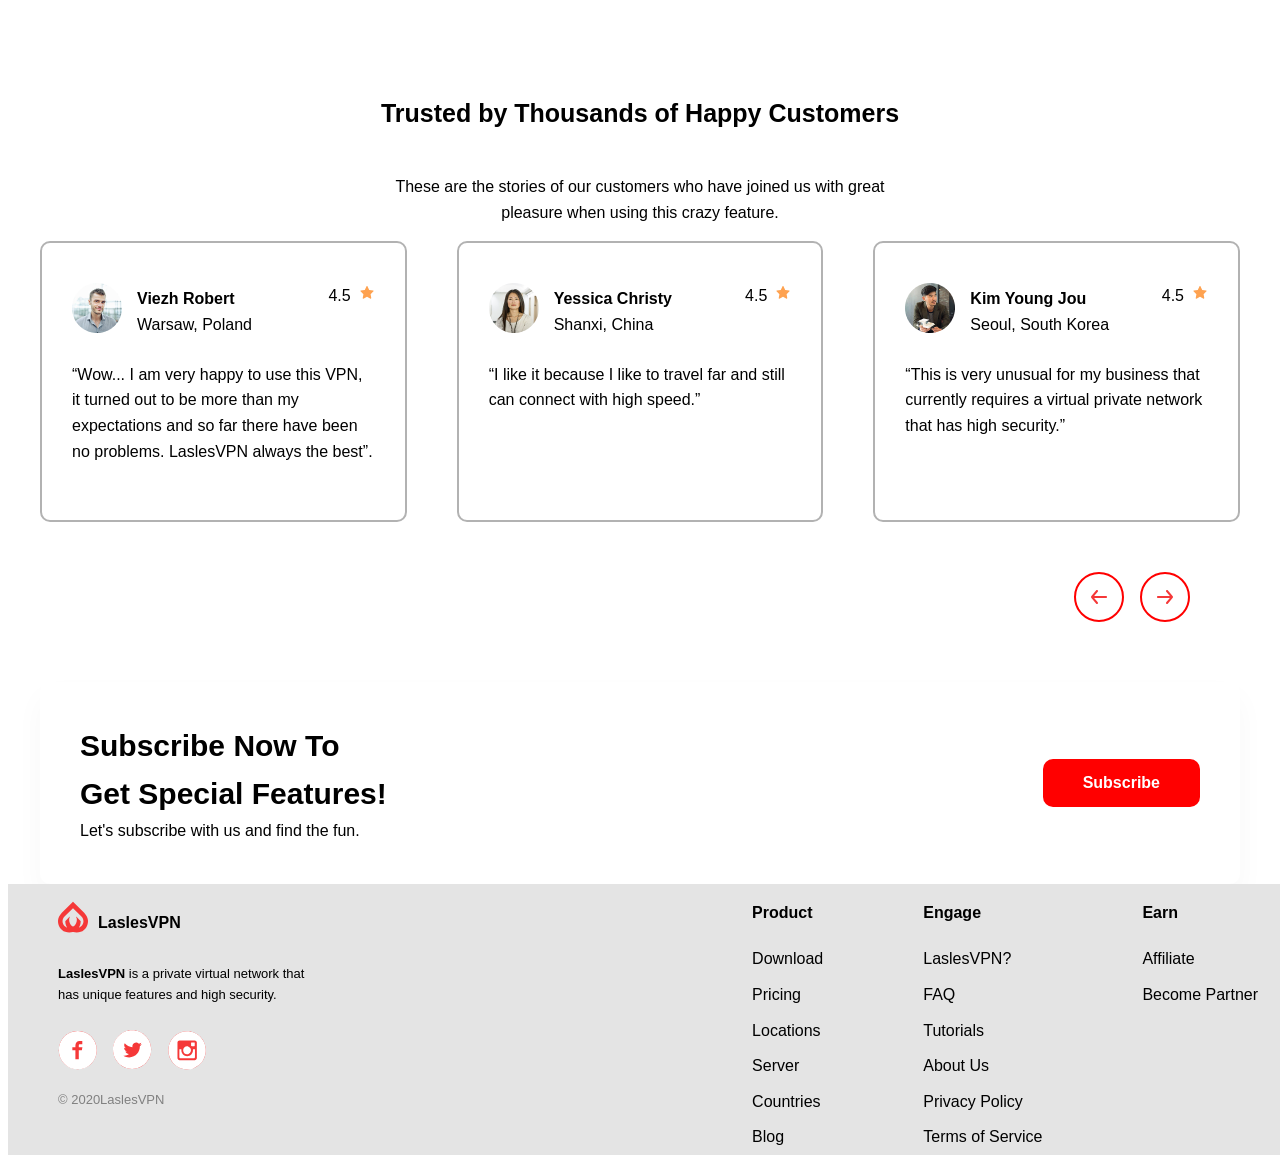
==== commit d26e769b: "fixed plan styling" ====
--- a/index.html
+++ b/index.html
@@ -112,62 +112,68 @@
                         <p>Choose Your Plan</p>
                     </div>
                     <div class="choosepack">
-                        <p>
-                            Let's choose the package that is best for you and 
-                            explore it happily and <br>cheerfully.
-                        </p>
-                    </div>
+                        <p> Let's choose the package that is best for you and explore it happily and <br>cheerfully. </p>
+                    </div>
+                    
                     <div class="planboxes">
+                        <!-- Free Plan -->
                         <div class="freeplan">
-                            <img src="./images/Illustration_Free.svg" alt="A box with confetti and 3 balls coming out of it">
-                            <div class="fphead">
-                                <p>
-                                    Free Plan
-                                </p>
-                            </div>
-                            <div class="freefeats">
-                                <ul>
-                                    <li>Unlimited Bandwidth</li>
-                                    <li>Encrypted Connection</li>
-                                    <li>No Traffic Logs</li>
-                                    <li>Works On All Devices</li>
-                                </ul>
-                            </div>
-                        </div>
+                        <img src="./images/Illustration_Free.svg" alt="A box with confetti and 3 balls coming out of it">
+                        <div class="fphead"><p> Free Plan </p></div>
+                        <div class="freefeats">
+                            <ul>
+                            <li>Unlimited Bandwidth</li>
+                            <li>Encrypted Connection</li>
+                            <li>No Traffic Logs</li>
+                            <li>Works On All Devices</li>
+                            </ul>
+                        </div>
+                        <!-- Fixed Bottom Container -->
+                        <div class="priceselect">
+                            <div class="pricing"><p><strong>Free</strong></p></div>
+                            <button class="select">Select</button>
+                        </div>
+                        </div>
+
+                        <!-- Standard Plan -->
                         <div class="stanplan">
-                            <img src="./images/Illustration_Standard.svg" alt="A box with confetti and 4 balls coming out of it">
-                            <div class="sphead">
-                                <p>
-                                    Standard Plan
-                                </p>
-                            </div>
-                            <div class="stanfeats">
-                                <ul>
-                                    <li>Unlimited Bandwidth</li>
-                                    <li>Encrypted Connection</li>
-                                    <li>Yes Traffic Logs</li>
-                                    <li>Works On All Devices</li>
-                                    <li>Connect Anywhere</li>
-                                </ul>
-                            </div>
-                        </div>
+                        <img src="./images/Illustration_Standard.svg" alt="A box with confetti and 4 balls coming out of it">
+                        <div class="sphead"><p> Standard Plan </p></div>
+                        <div class="stanfeats">
+                            <ul>
+                            <li>Unlimited Bandwidth</li>
+                            <li>Encrypted Connection</li>
+                            <li>Yes Traffic Logs</li>
+                            <li>Works On All Devices</li>
+                            <li>Connect Anywhere</li>
+                            </ul>
+                        </div>
+                        <!-- Added Bottom Container -->
+                        <div class="priceselect">
+                            <div class="pricing"><p><strong>$9 / mo</strong></p></div>
+                            <button class="select">Select</button>
+                        </div>
+                        </div>
+
+                        <!-- Premium Plan -->
                         <div class="premplan">
-                            <img src="./images/Illustration_Premium.svg" alt="A box with confetti and 5 balls coming out of it">
-                            <div class="pphead">
-                                <p>
-                                    Premium Plan
-                                </p>
-                            </div>
-                            <div class="premfeats">
-                                <ul>
-                                    <li>Unlimited Bandwidth</li>
-                                    <li>Encrypted Connection</li>
-                                    <li>Yes Traffic Logs</li>
-                                    <li>Works On All Devices</li>
-                                    <li>Connect Anywhere</li>
-                                    <li>Get New Features</li>
-                                </ul>
-                            </div>
+                        <img src="./images/Illustration_Premium.svg" alt="A box with confetti and 5 balls coming out of it">
+                        <div class="pphead"><p> Premium Plan </p></div>
+                        <div class="premfeats">
+                            <ul>
+                            <li>Unlimited Bandwidth</li>
+                            <li>Encrypted Connection</li>
+                            <li>Yes Traffic Logs</li>
+                            <li>Works On All Devices</li>
+                            <li>Connect Anywhere</li>
+                            <li>Get New Features</li>
+                            </ul>
+                        </div>
+                        <!-- Added Bottom Container -->
+                        <div class="priceselect">
+                            <div class="pricing"><p><strong>$12 / mo</strong></p></div>
+                            <button class="select">Select</button>
+                        </div>
                         </div>
                     </div>
                 </div>
--- a/css/styles.css
+++ b/css/styles.css
@@ -294,7 +294,7 @@
 
 .freeplan {
     padding: 60px 40px 30px 40px; 
-    background-colour: white;
+    background-color: white;
     border: 2px solid #b2b2b2;
     border-radius: 10px;;
     display:flex;
@@ -331,7 +331,7 @@
 
 .stanplan {
     padding: 60px 40px 30px 40px; 
-    background-colour: white;
+    background-color: white;
     border: 2px solid #b2b2b2;
     border-radius: 10px;;
     display:flex;
@@ -369,7 +369,7 @@
 
 .premplan {
     padding: 60px 40px 30px 40px; 
-    background-colour: white;
+    background-color: white;
     border: 2px solid #b2b2b2;
     border-radius: 10px;;
     display:flex;
@@ -402,6 +402,39 @@
   height: 24px;
   background-image: url('../images/greencheck.svg');
   flex-shrink: 0;
+}
+
+.select {
+  background-color: white;
+  color: #ff0000;
+  border-radius: 100px;
+  border: solid red 2px;
+  padding: 10px 40px;
+  font-size: 16px;
+  font-weight: 600;
+  font-family: sans-serif;
+  cursor: pointer;
+  outline: none;
+  transition: all 0.3s ease;
+  margin-top: 10px; /* Reduced from 23px to sit closer to the price */
+}
+
+.select:hover {
+  background-color: #ff0000;
+  color: #ffffff;
+}
+
+.priceselect {
+  margin-top: auto; 
+  display: flex;
+  flex-direction: column;
+  align-items: center;
+}
+
+.pricing {
+  margin: 30px 0 0 0; /* Reduced from 50px to bring it closer to features */
+  padding: 0;
+  font-size: 20px;
 }
 
 
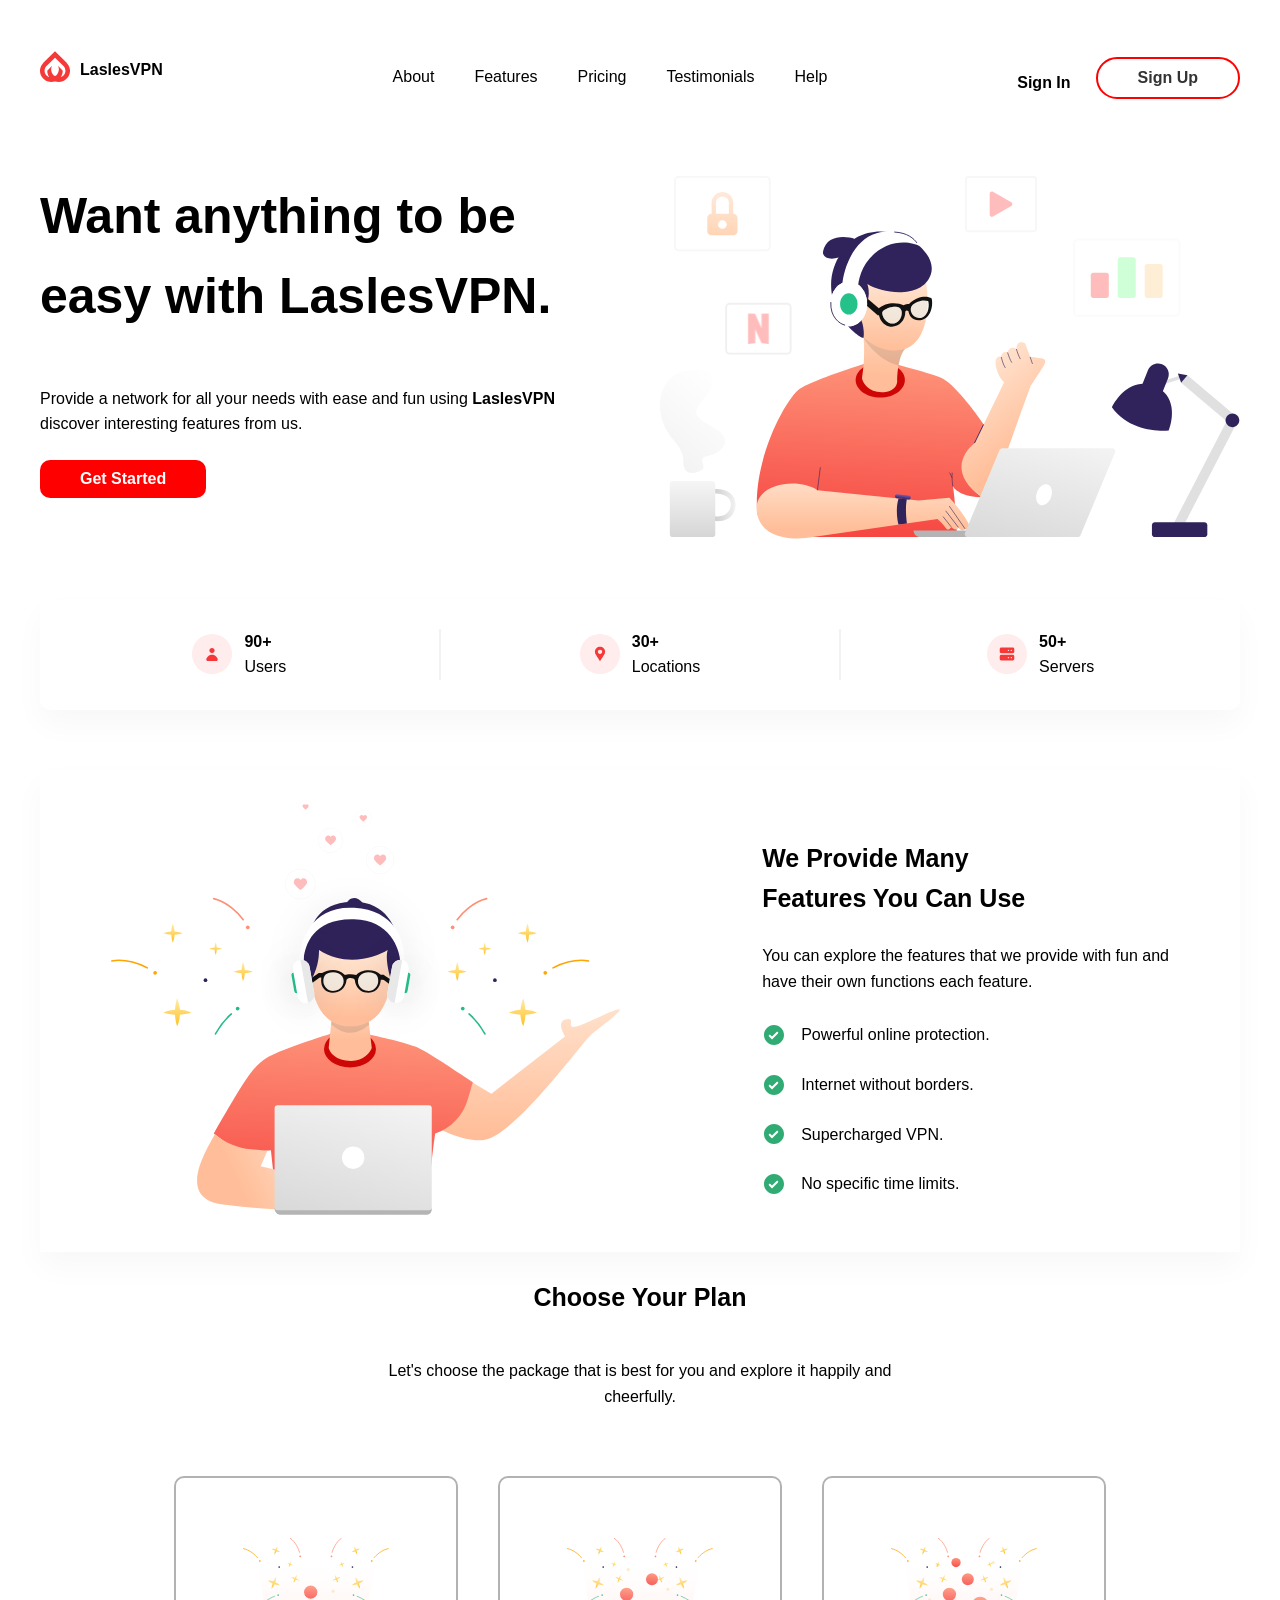
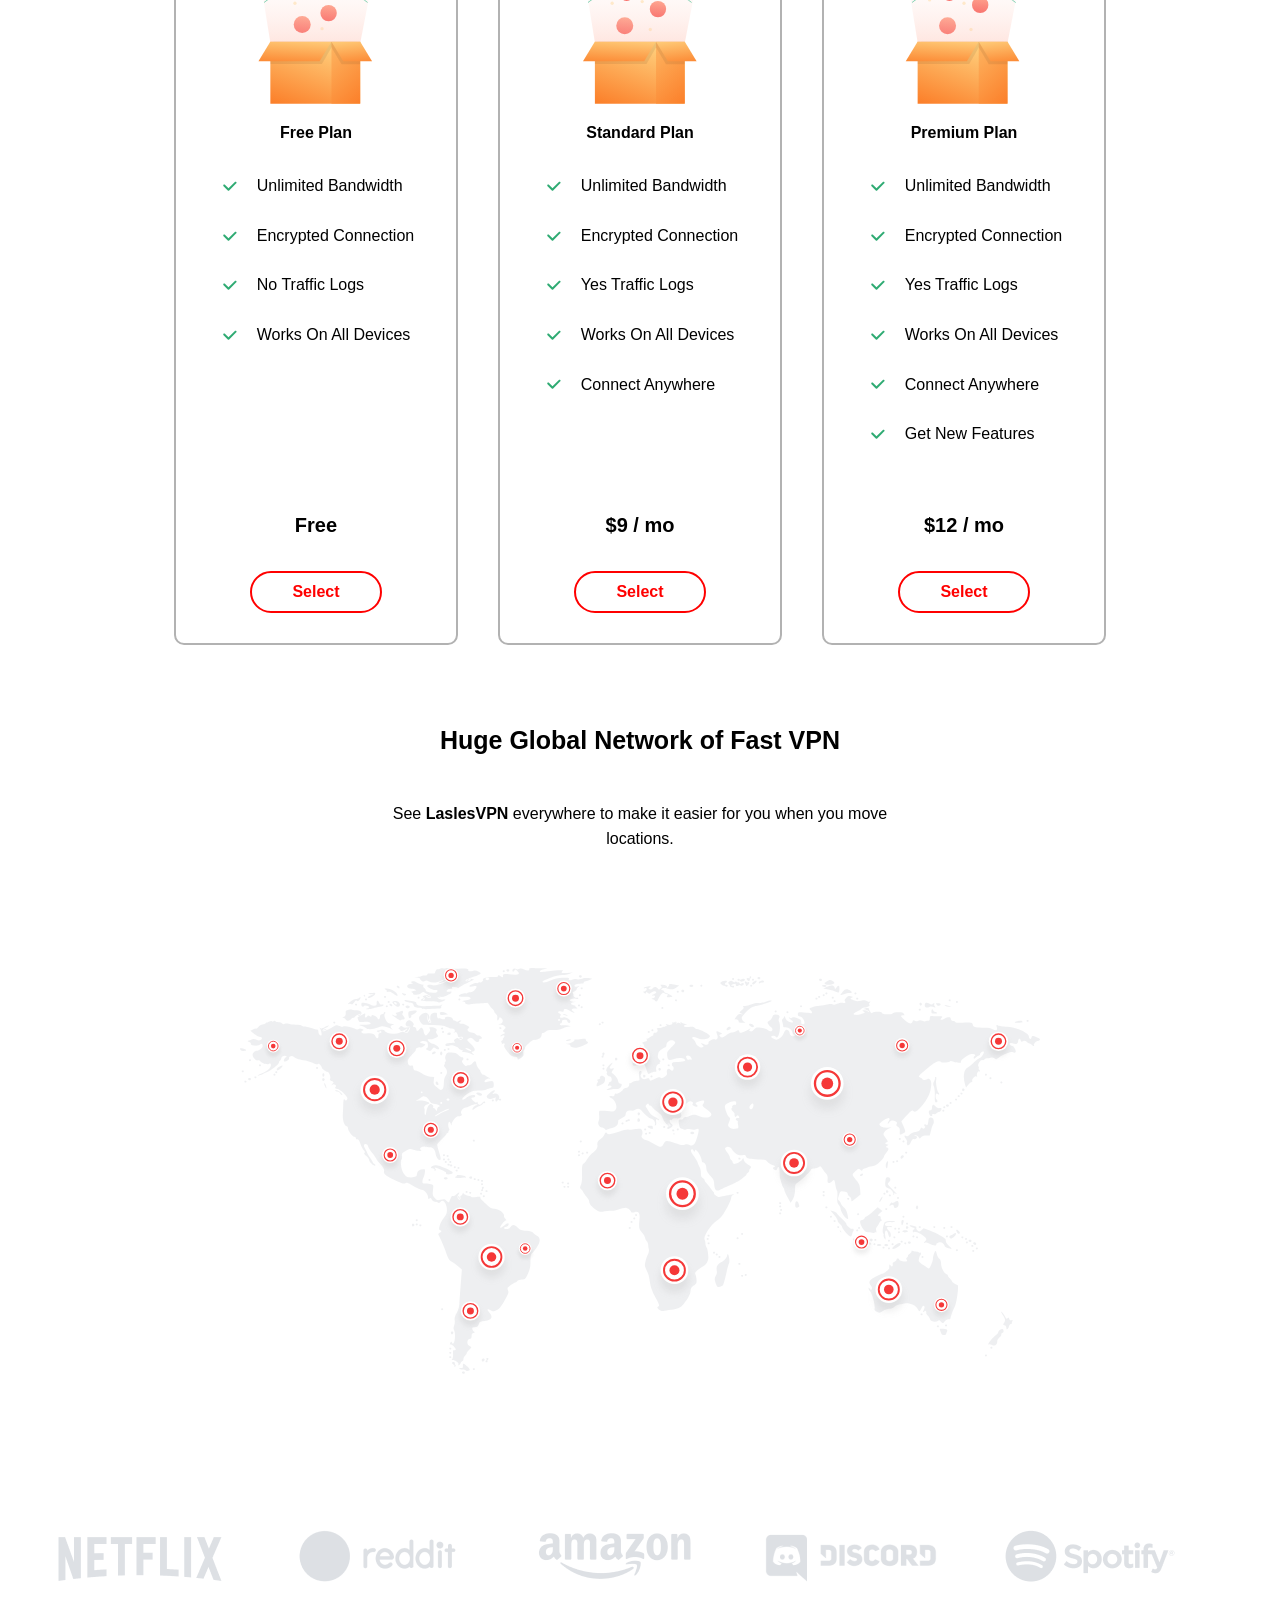
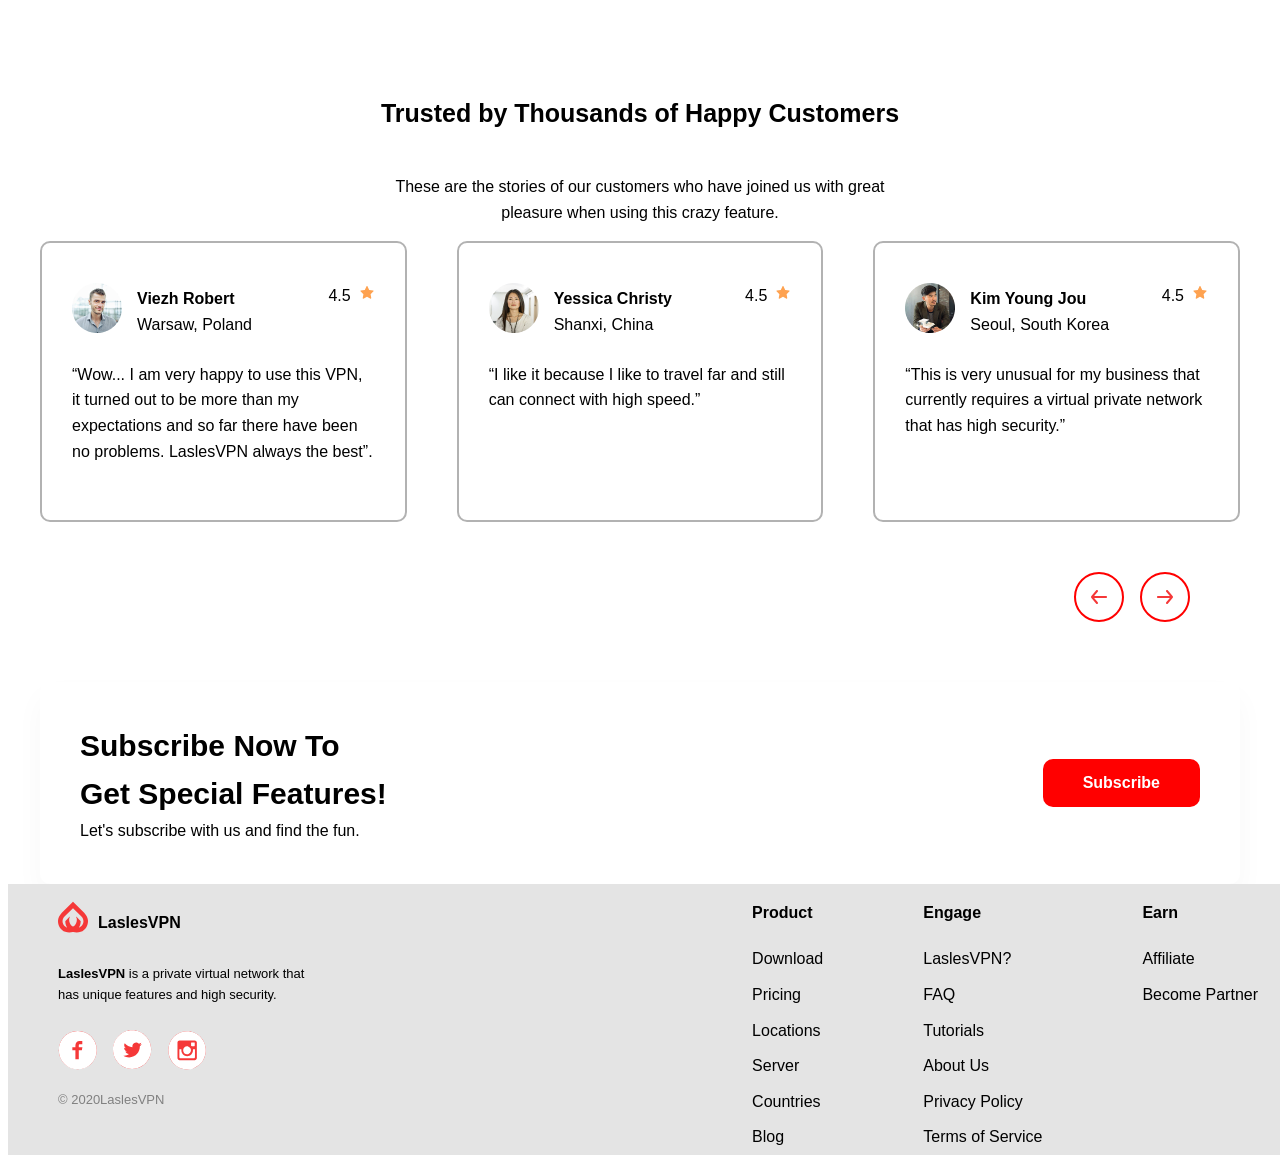
==== commit bd9dae53: "added media query for home page" ====
--- a/index.html
+++ b/index.html
@@ -19,7 +19,7 @@
                         <ul>
                             <li><a href="#">About</a></li>
                             <li><a href="features.html">Features</a></li>
-                            <li><a href="#">Pricing</a></li>
+                            <li><a href="pricing.html">Pricing</a></li>
                             <li><a href="#">Testimonials</a></li>
                             <li><a href="#">Help</a></li>
                         </ul>
@@ -87,7 +87,7 @@
                     </div>
                     <div class="feattext">
                         <div class="feathead">
-                            We Provide Many<br>Features You Can Use
+                            <p>We Provide Many<br>Features You Can Use</p>
                         </div>
                         <div class="featdesc">
                             <p>
@@ -116,7 +116,6 @@
                     </div>
                     
                     <div class="planboxes">
-                        <!-- Free Plan -->
                         <div class="freeplan">
                         <img src="./images/Illustration_Free.svg" alt="A box with confetti and 3 balls coming out of it">
                         <div class="fphead"><p> Free Plan </p></div>
@@ -128,14 +127,11 @@
                             <li>Works On All Devices</li>
                             </ul>
                         </div>
-                        <!-- Fixed Bottom Container -->
                         <div class="priceselect">
                             <div class="pricing"><p><strong>Free</strong></p></div>
                             <button class="select">Select</button>
                         </div>
                         </div>
-
-                        <!-- Standard Plan -->
                         <div class="stanplan">
                         <img src="./images/Illustration_Standard.svg" alt="A box with confetti and 4 balls coming out of it">
                         <div class="sphead"><p> Standard Plan </p></div>
@@ -148,14 +144,11 @@
                             <li>Connect Anywhere</li>
                             </ul>
                         </div>
-                        <!-- Added Bottom Container -->
                         <div class="priceselect">
                             <div class="pricing"><p><strong>$9 / mo</strong></p></div>
                             <button class="select">Select</button>
                         </div>
                         </div>
-
-                        <!-- Premium Plan -->
                         <div class="premplan">
                         <img src="./images/Illustration_Premium.svg" alt="A box with confetti and 5 balls coming out of it">
                         <div class="pphead"><p> Premium Plan </p></div>
@@ -169,7 +162,6 @@
                             <li>Get New Features</li>
                             </ul>
                         </div>
-                        <!-- Added Bottom Container -->
                         <div class="priceselect">
                             <div class="pricing"><p><strong>$12 / mo</strong></p></div>
                             <button class="select">Select</button>
@@ -191,7 +183,10 @@
                         <img src="./images/Huge_Global.svg" alt="A map of the world showing different server locations.">
                     </div>
                     <div class="sponsors">
-                        <img src="./images/Sponsored.png">
+                        <picture>
+                            <source srcset="./images/Sponsored.png" media="(min-width: 501px)" alt="an image of the site's sponsors, Netflix, Reddit, Amazon, Discord and Spotify">
+                            <img src="./images/sm-Sponsored.png" alt="an image of the site's sponsors, Netflix, Reddit, Amazon, Discord and Spotify">
+                        </picture>
                     </div>
                 </div>
                 <div class="reviews">
@@ -281,13 +276,11 @@
                     <div class="button-container">
                         <button class="circle-btn">
                         <img src="./images/left-arrow.svg">
-                    </button>
-
-    <!-- Right Arrow Button -->
-    <button class="circle-btn">
-      <img src="./images/rightarrow.svg">
-    </button>
-  </div>
+                        </button>
+                        <button class="circle-btn">
+                        <img src="./images/rightarrow.svg">
+                        </button>
+                    </div>
 
                 </div>
                 <div class="subscribe">
@@ -337,7 +330,7 @@
                                 <p><strong>Product</strong></p>
                                 <ul>
                                     <li><a href="#">Download</a></li>
-                                    <li><a href="#">Pricing</a></li>
+                                    <li><a href="pricing.html">Pricing</a></li>
                                     <li><a href="#">Locations</a></li>
                                     <li><a href="#">Server</a></li>
                                     <li><a href="#">Countries</a></li>
--- a/css/styles.css
+++ b/css/styles.css
@@ -125,7 +125,7 @@
   margin-top: 0;
   font-size: 50px;
   font-weight: bold;
-  line-height: 1.2;
+  line-hei ght: 1.2;
 }
 
 .getstarted {
@@ -378,6 +378,12 @@
     width: 200px;
 }
 
+  .freeplan:hover,
+  .stanplan:hover,
+  .premplan:hover {
+    border-color: red;
+  }
+
 .pphead {
     font-weight: bold;
 }
@@ -842,3 +848,295 @@
   margin: auto 0px auto 100px;
 }
 
+
+
+/*************************************************************************
+PRICING STYLES
+*************************************************************************/
+
+.servers {
+  display: flex;
+  box-shadow: 0px 15px 30px rgba(0, 0, 0, 0.03);
+  border-radius: 20px;
+  flex-direction: column;
+  justify-content: center;
+  align-items: center;
+  width: 950px;
+  margin:auto;
+}
+.servers img {
+  width: 950px;
+  border-radius: 20px;
+}
+
+.servers p {
+  font-weight: bold;
+  font-size:25px;
+  margin: 30px 0px 30px 100px;
+}
+
+
+
+
+/*****************************************************************************************
+MEDIA QUERY
+******************************************************************************************/
+
+@media (max-width: 500px) {
+.everything {
+  max-width: 500px;
+}
+
+/*************************************************************************************
+TOPBAR QUERY
+*************************************************************************************/
+
+  .topbar {
+  display:flex;
+  flex-direction:row;
+  justify-content: left;
+  flex-wrap: wrap;
+}
+
+.toplogo {
+  order:1;
+}
+
+.nav {
+  order:3;
+  flex-basis:100%;
+  margin:0;
+}
+
+.nav nav ul{
+    list-style-type: none;
+    display: flex;
+    justify-content: left;
+}
+
+.nav nav ul li {
+    padding: 20px 15px 20px 15px;
+    margin: 0;
+}
+
+.signinup {
+  order: 2;
+  margin-left: 100px;
+}
+
+.signin {
+        padding-top:20px;
+        padding-right: 25px;
+}
+
+.signbutton {
+  padding: 10px 40px;
+;
+}
+
+.signbutton {
+    margin-top:13px;
+}
+
+
+
+
+/**************************************************************************************
+BANNER QUERY
+***********************************************************************************/
+
+.banner {
+  flex-direction: column;
+  margin: auto;
+}
+
+.bancontent {
+  flex-direction:column;
+  justify-content:center;
+  margin:auto;
+  order: 2;
+}
+
+.bigbantext p {
+  font-size: 43px;
+}
+
+.banimage {
+  order:1;
+}
+
+.stats {
+  align-items: center;
+  padding: 30px 0;
+  margin-top: 60px;
+  width: 467px;
+}
+
+
+/******************************************************************************************
+FEATURES QUERY
+*****************************************************************************************/
+
+.features {
+  flex-direction: column;
+  width: 467px;
+}
+
+.featimg img {
+  width: 450px;
+}
+
+.feathead p {
+  text-align: center;
+}
+
+.featlist ul li {
+  justify-content: center;
+}
+
+
+/**************************************************************************
+PLANS QUERY
+****************************************************************************/
+
+.choosepack p {
+  width: 300px;
+  margin: auto;
+}
+
+.planboxes {
+  flex-direction: column;
+}
+
+.freeplan {
+  width: 300px;
+  justify-content: center;
+}
+
+.stanplan {
+  width: 300px;
+  justify-content: center;
+  margin: 20px 0px 20px 0px;
+}
+
+.premplan {
+  width: 300px;
+  justify-content: center;
+}
+
+
+
+/********************************************************************
+NETWORK QUERY
+**********************************************************************/
+
+.seelasles p {
+  width: 300px;
+  margin: auto;
+}
+
+.networkimg img {
+  width: 400px;
+}
+
+.sponsors {
+  width: 400px;
+}
+
+.sponsors picture{
+margin-left:20px;
+}
+
+.sponsors picture img{
+  width:470px;
+}
+
+
+/**************************************************************************
+REVIEWS QUERY
+****************************************************************************/
+
+.reviews{
+  padding-right:20px;
+}
+
+.stories p{
+  width: 300px;
+  margin: auto;
+  padding-bottom:40px;
+}
+
+.revboxes {
+  flex-direction: column;
+  justify-content: center;
+  margin: auto;
+}
+
+.viezhrev {
+  height:200px;
+}
+
+.yessrev {
+  height:200px;
+  margin:20px 0 20px 0;
+}
+
+.kimrev {
+  height: 200px;
+}
+
+.button-container{
+  justify-content: center;
+  padding-left: 40px;
+}
+
+.subscribe{
+flex-direction: column;
+width: 350px;
+margin: 50px 25px 50px 25px;
+}
+
+.subbold{
+  order:1;
+}
+
+.subtext{
+  order:2;
+}
+
+
+
+.submessage{
+  order:1
+}
+
+.subbutton{
+  order:2;
+}
+
+
+/***********************************************************************
+FOOTBOX QUERY
+**********************************************************************/
+footer{
+  width: 500px;
+  margin:0;
+}
+.footbox {
+  display:flex;
+  flex-direction:column;
+  width:450px;
+}
+
+.footcontent {
+order:2;
+}
+
+.footlinks{
+  order:1;
+}
+
+  body {
+    background-color: lightblue;
+  }
+}
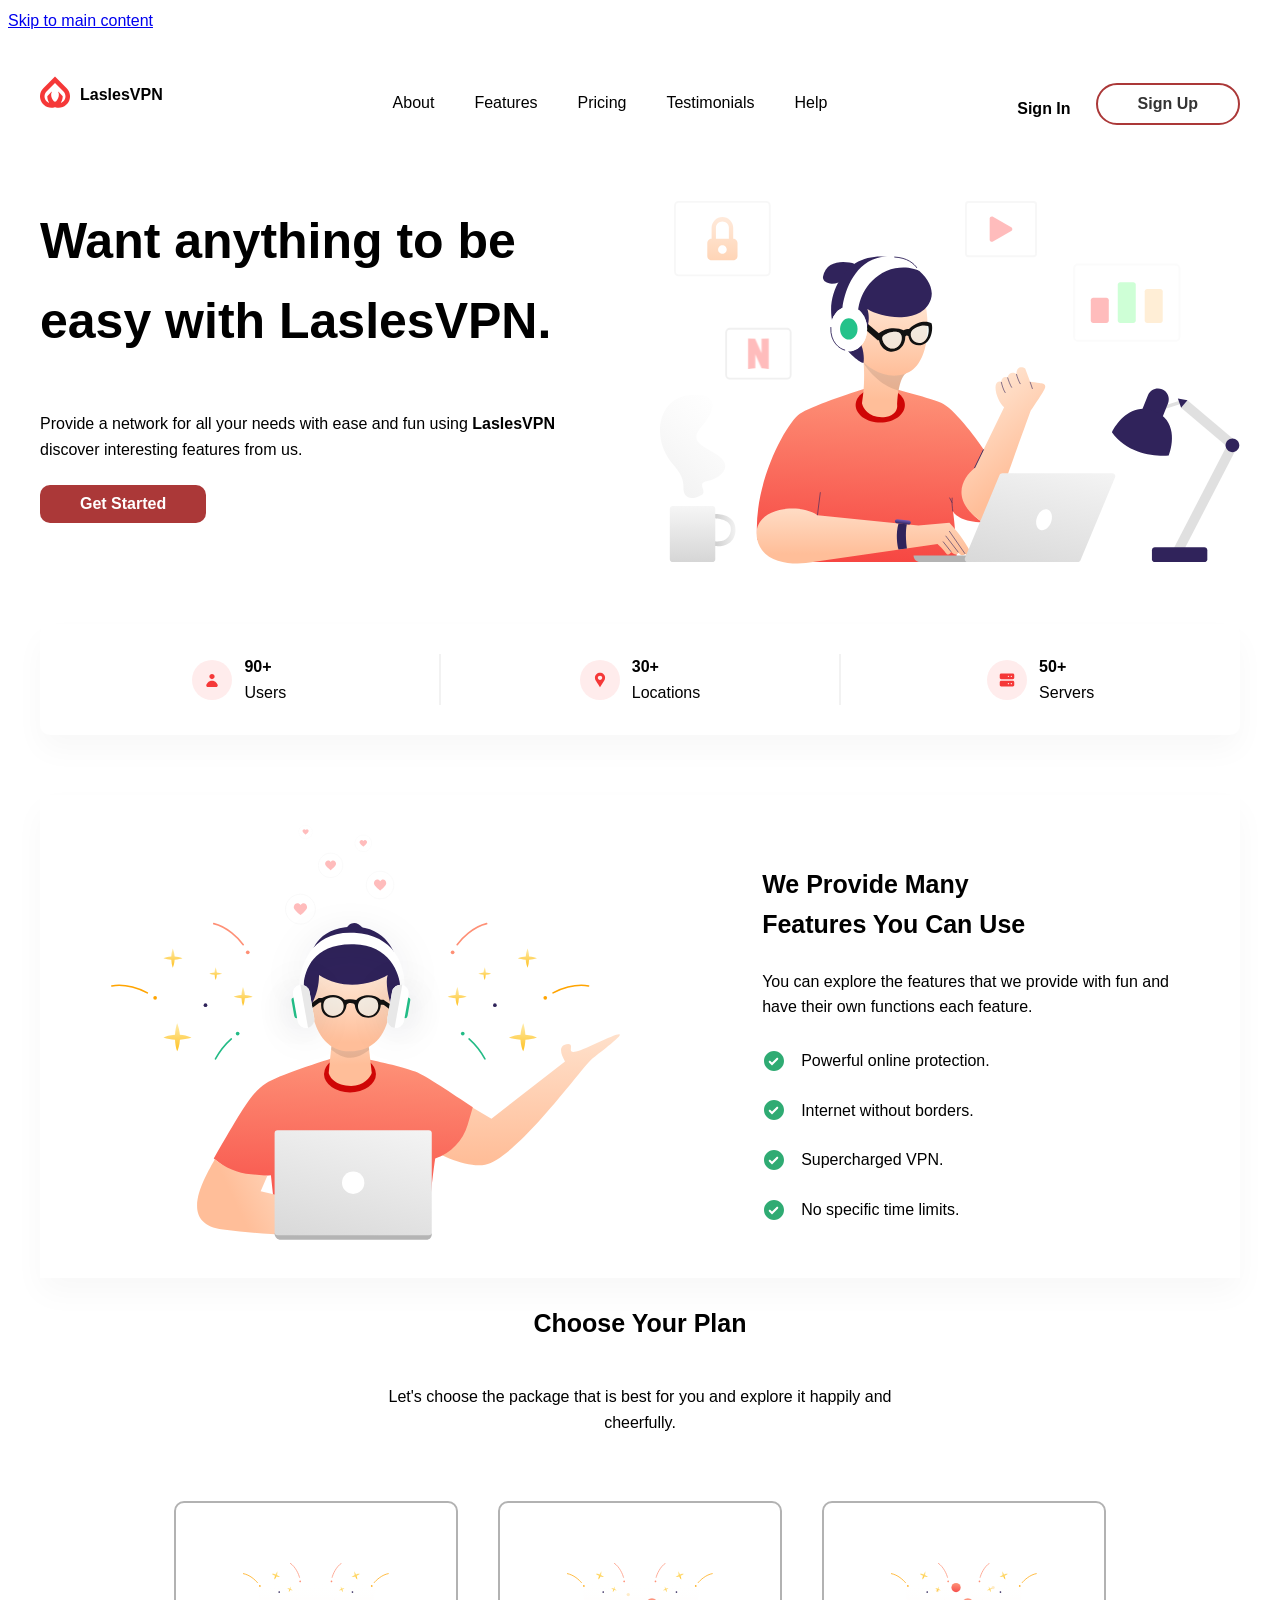
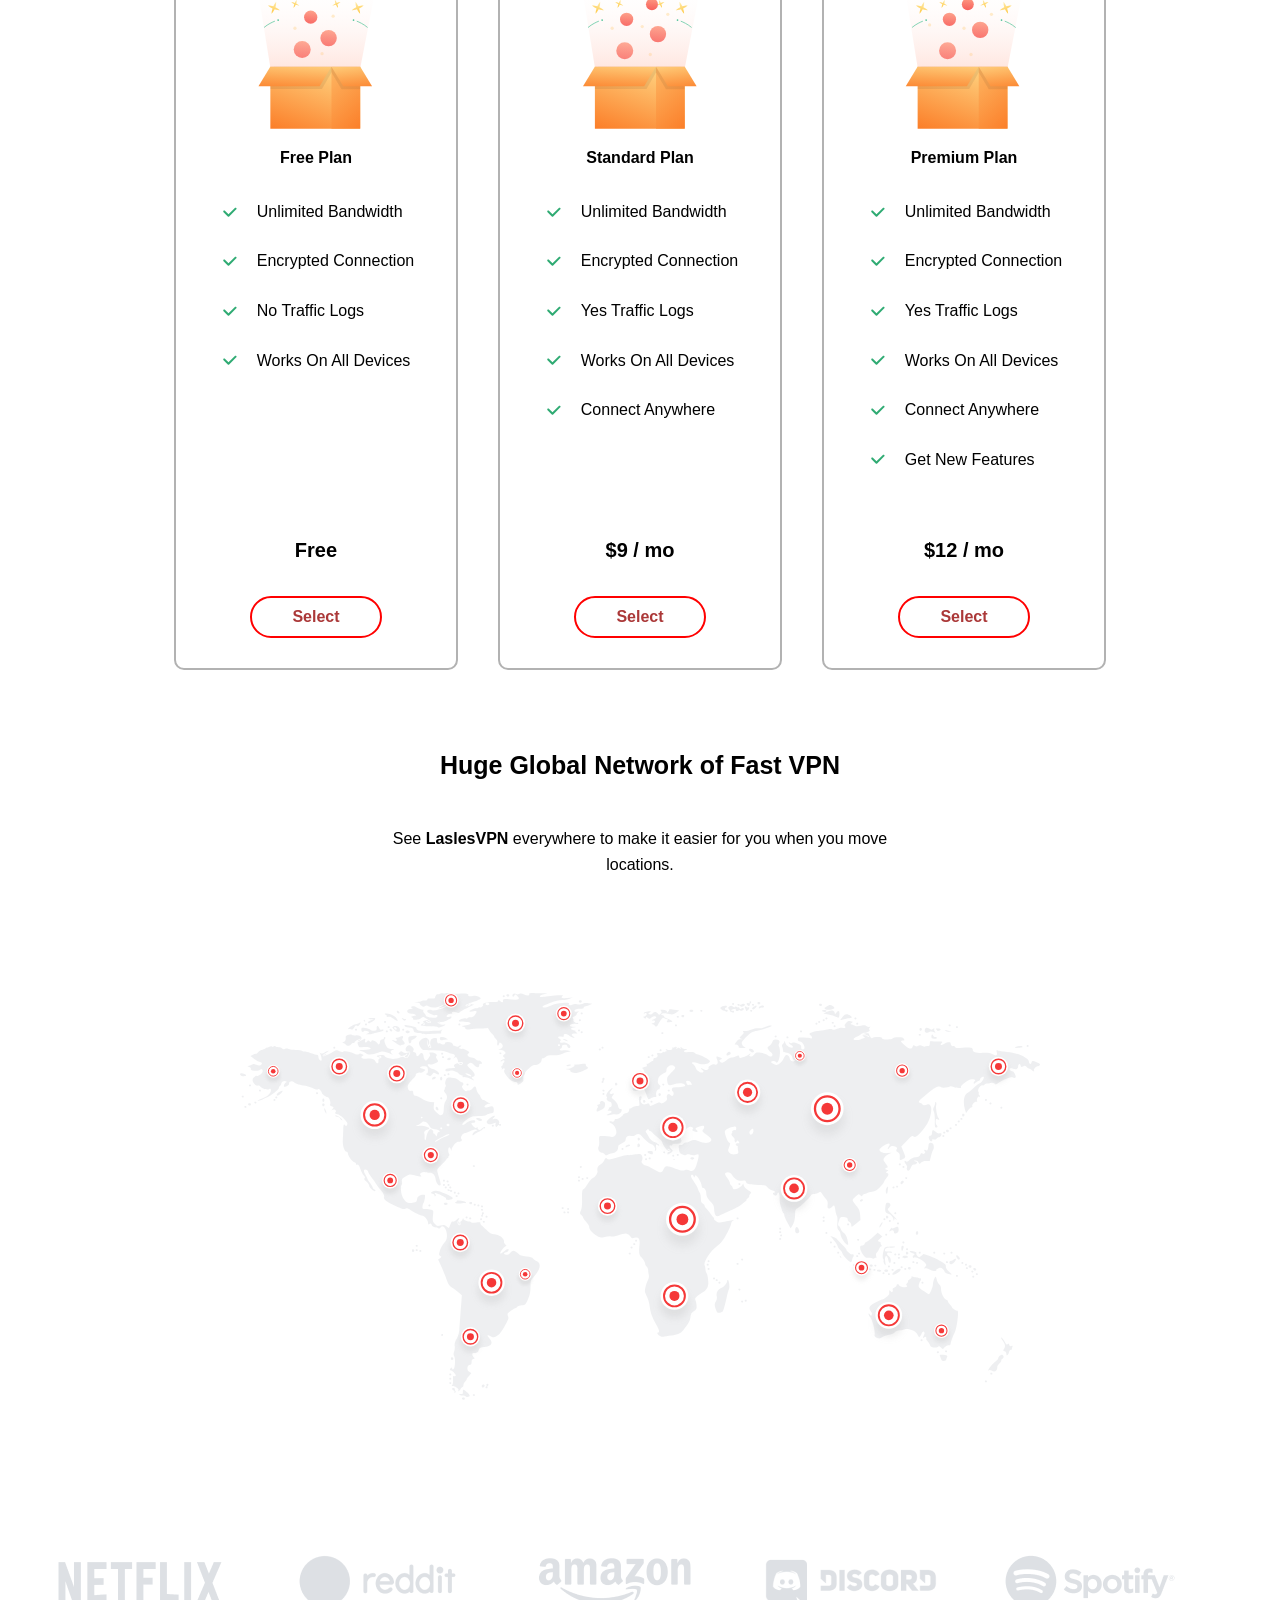
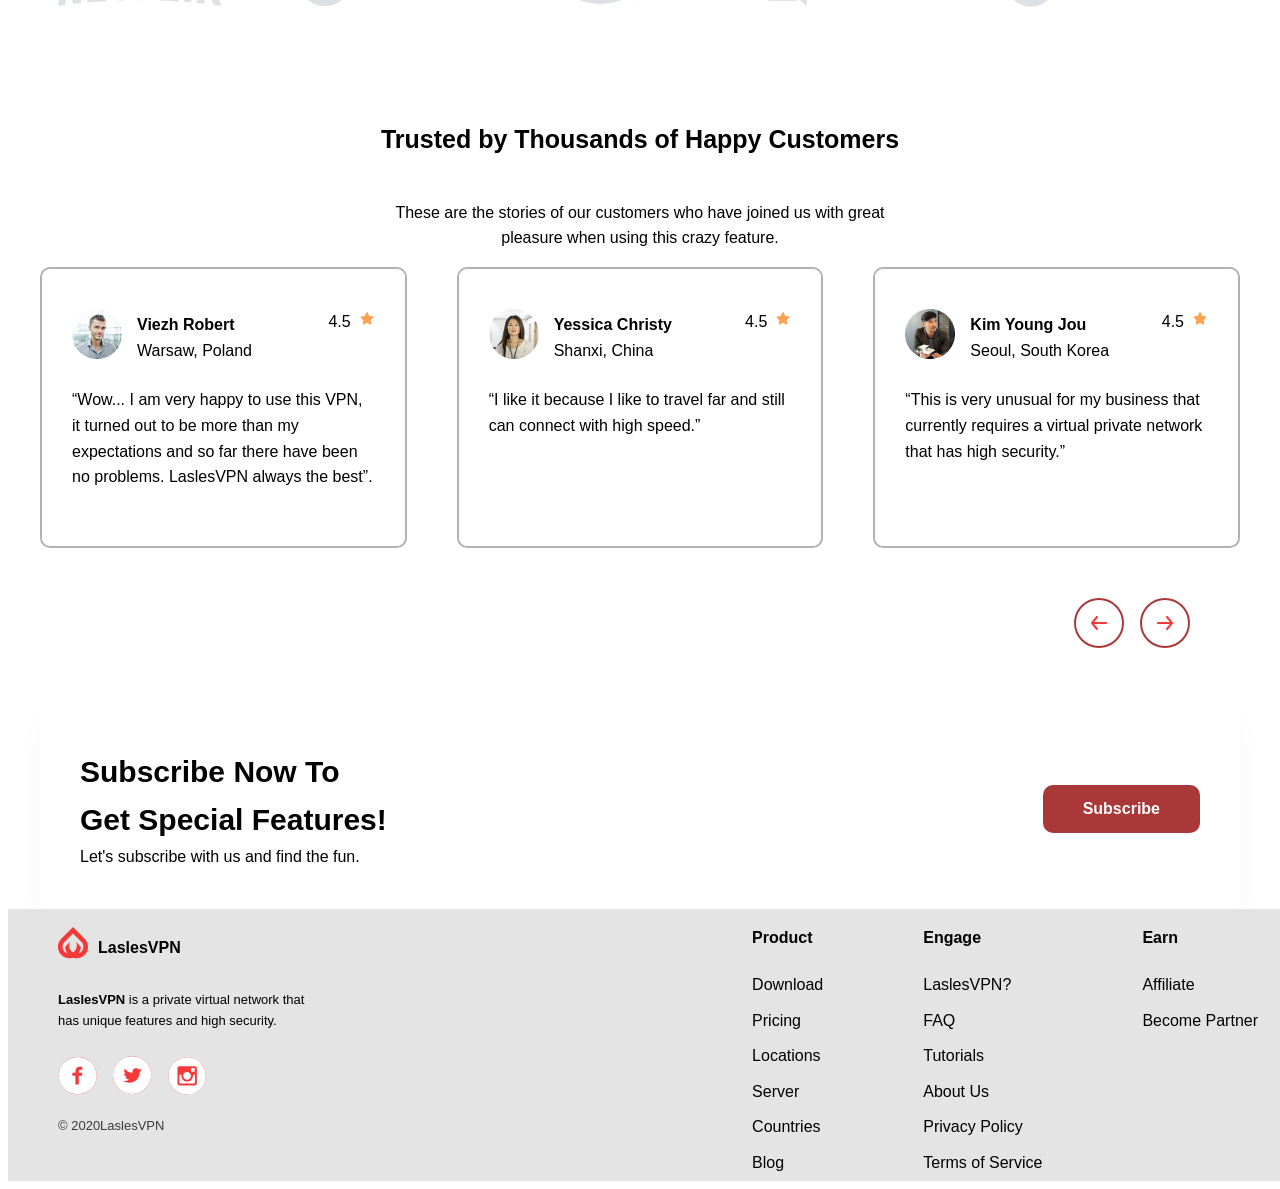
==== commit 939084ab: "added accessibility" ====
--- a/index.html
+++ b/index.html
@@ -7,17 +7,18 @@
     <title>Lasles VPN</title>
 </head>
 <body>
+     <a href="#main-content" class="skip-link">Skip to main content</a>
     <div class="everything">
         <header>
             <div class="topbar">
                 <div class="toplogo">
                     <img src="./images/logo.svg" alt="The Lasles VPN Logo" width="30">
-                    <a href="index.html"><strong>LaslesVPN</strong></a>
+                    <a href="index.html" aria-label="Home"><strong>LaslesVPN</strong></a>
                 </div>
                 <div class="nav">
-                    <nav>
+                    <nav aria-label="nav">
                         <ul>
-                            <li><a href="#">About</a></li>
+                            <li><a href="#" aria-label=>About</a></li>
                             <li><a href="features.html">Features</a></li>
                             <li><a href="pricing.html">Pricing</a></li>
                             <li><a href="#">Testimonials</a></li>
@@ -29,12 +30,13 @@
                     <div class="signin">
                         <a href="#"><strong>Sign In</strong></a>
                     </div>
-                    <div class="signup">
-                        <button class="signbutton">Sign Up</button>
+                    <div class="signup"><main id="main-content" tabindex="-1"></main>
+                        <button class="signbutton" aria-label="button">Sign Up</button>
                     </div>
                 </div>
             </div>
         </header>
+        
 
         <div class="banner">
             <div class="bancontent">
@@ -129,7 +131,7 @@
                         </div>
                         <div class="priceselect">
                             <div class="pricing"><p><strong>Free</strong></p></div>
-                            <button class="select">Select</button>
+                            <button class="select" aria-label="button">Select</button>
                         </div>
                         </div>
                         <div class="stanplan">
@@ -146,7 +148,7 @@
                         </div>
                         <div class="priceselect">
                             <div class="pricing"><p><strong>$9 / mo</strong></p></div>
-                            <button class="select">Select</button>
+                            <button class="select" aria-label="button">Select</button>
                         </div>
                         </div>
                         <div class="premplan">
@@ -164,7 +166,7 @@
                         </div>
                         <div class="priceselect">
                             <div class="pricing"><p><strong>$12 / mo</strong></p></div>
-                            <button class="select">Select</button>
+                            <button class="select" aria-label="button">Select</button>
                         </div>
                         </div>
                     </div>
@@ -274,11 +276,11 @@
                         </div>
                     </div>
                     <div class="button-container">
-                        <button class="circle-btn">
-                        <img src="./images/left-arrow.svg">
+                        <button class="circle-btn" aria-label="previous button">
+                        <img src="./images/left-arrow.svg" alt="an arrow pointing left">
                         </button>
-                        <button class="circle-btn">
-                        <img src="./images/rightarrow.svg">
+                        <button class="circle-btn" aria-label="next button">
+                        <img src="./images/rightarrow.svg" alt="an arrow pointing right">
                         </button>
                     </div>
 
@@ -292,11 +294,11 @@
                             <p>Let's subscribe with us and find the fun.</p>
                         </div>
                     </div>
-                    <div class="subbutton">
+                    <div class="subbutton" aria-label="button">
                         <button class="subbutt">Subscribe</button>
                     </div>
                 </div>
-                
+                </main>
             </div>
             <footer>
                     <div class="footbox">
@@ -310,13 +312,13 @@
                                     <p><strong>LaslesVPN</strong> is a private virtual network that <br>has unique features and high security.</p>
                                 </div>
                                 <div class="socmed">
-                                    <a href="https://facebook.com">
+                                    <a href="https://facebook.com" aria-label="Facebook link">
                                         <img src="./images/Facebook.svg" alt="A Facebook Icon">
                                     </a>
-                                    <a href="https://twitter.com">
+                                    <a href="https://twitter.com" aria-label="Twitter link">
                                         <img src="./images/Twitter.svg" alt="A Twitter Icon">
                                     </a>
-                                    <a href="https://instagram.com">
+                                    <a href="https://instagram.com" aria-label="Instagram link">
                                         <img src="./images/Instagram.svg" alt="An Instagram Icon">
                                     </a>
                                 </div>
--- a/css/styles.css
+++ b/css/styles.css
@@ -71,7 +71,7 @@
   background-color: #ffffff;
   color: #333333;
   border-radius: 100px;
-  border: 2px solid #ff0000;
+  border: 2px solid #ab3838;
   padding: 10px 40px;
   font-size: 16px;
   font-weight: 600;
@@ -86,7 +86,7 @@
 }
 
 .signbutton:hover {
-  background-color: #ff0000;
+  background-color: #ab3838;
   color: #ffffff;
 }
 
@@ -129,7 +129,7 @@
 }
 
 .getstarted {
-  background-color: #ff0000;
+  background-color: #ab3838;
   color: white;
   border-radius: 10px;
   border: none;
@@ -412,7 +412,7 @@
 
 .select {
   background-color: white;
-  color: #ff0000;
+  color: #ab3838;
   border-radius: 100px;
   border: solid red 2px;
   padding: 10px 40px;
@@ -426,7 +426,7 @@
 }
 
 .select:hover {
-  background-color: #ff0000;
+  background-color: #ab3838;
   color: #ffffff;
 }
 
@@ -655,7 +655,7 @@
       height: 50px;
       border-radius: 50%;
       background-color: #ffffff;
-      border: 2px solid #ff0000;
+      border: 2px solid #ab3838;
       cursor: pointer;
       display: flex;
       align-items: center;
@@ -671,7 +671,7 @@
     }
 
     .circle-btn:hover {
-      background-color: #ff0000;
+      background-color: #ab3838;
     }
 .circle-btn:hover img {
   filter: brightness(0) invert(1);
@@ -703,7 +703,7 @@
 }
 
 .subbutt {
-  background-color: #ff0000;
+  background-color: #ab3838;
   color: white;
   border-radius: 10px;
   border: none;
@@ -767,7 +767,7 @@
 
 .copyright p {
   font-size: 13px;
-  color: grey;
+  color: rgb(59, 59, 59);
 }
 
 .footlinks {
@@ -1136,7 +1136,43 @@
   order:1;
 }
 
-  body {
-    background-color: lightblue;
-  }
+
+
+/************************************************************************************
+FEATURES QUERY
+************************************************************************************/
+.secured{
+  display:flex;
+  flex-direction:column;
+}
+
+.secured picture img{
+  width:467px;
+}
+
+.secured p{
+  margin:auto;
+
+
+/***********************************************************************************
+PRICING QUERY
+************************************************************************************/
+
+
+}
+
+.servers picture img {
+  width: 467px;
+}
+.servers {
+  width:467px;
+  justify-content: center;
+  margin-right:50px;
+}
+
+.servers p {
+  margin:auto;
+  width: 350px;
+}
+
 }
